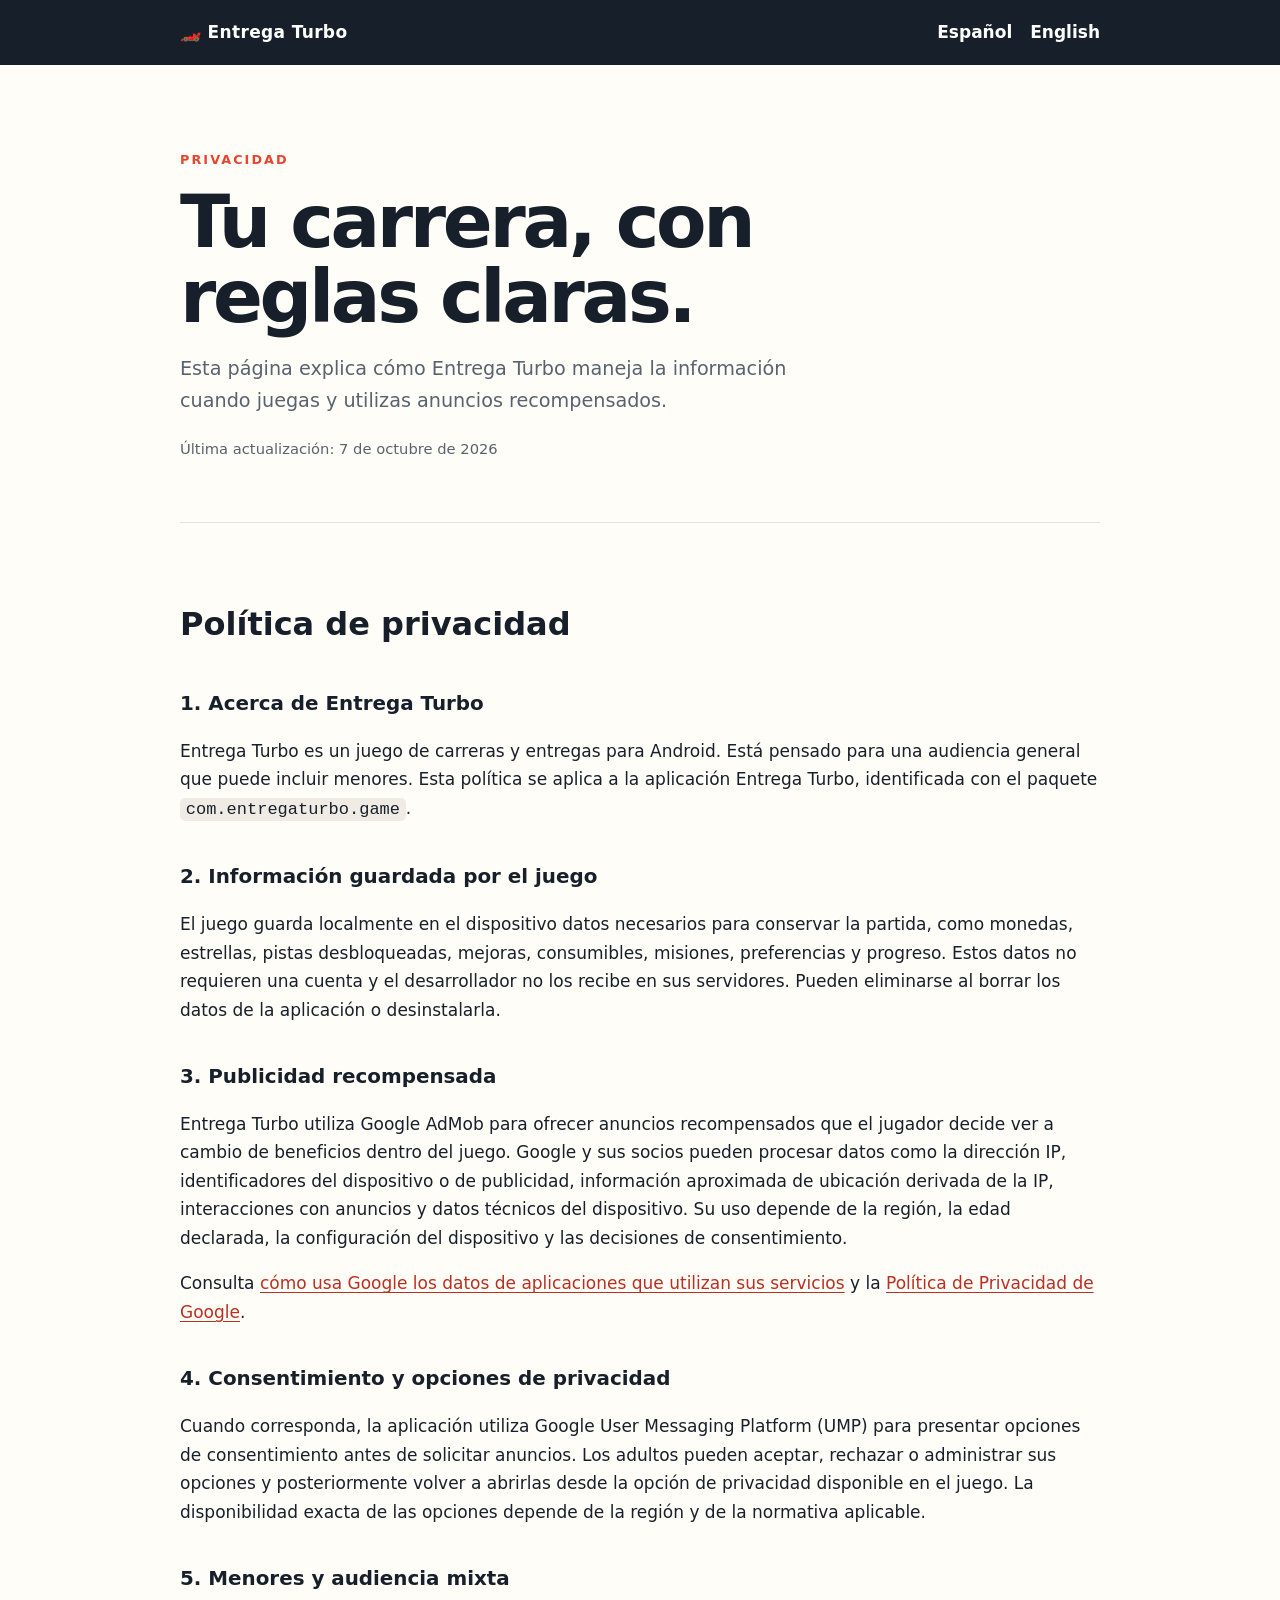
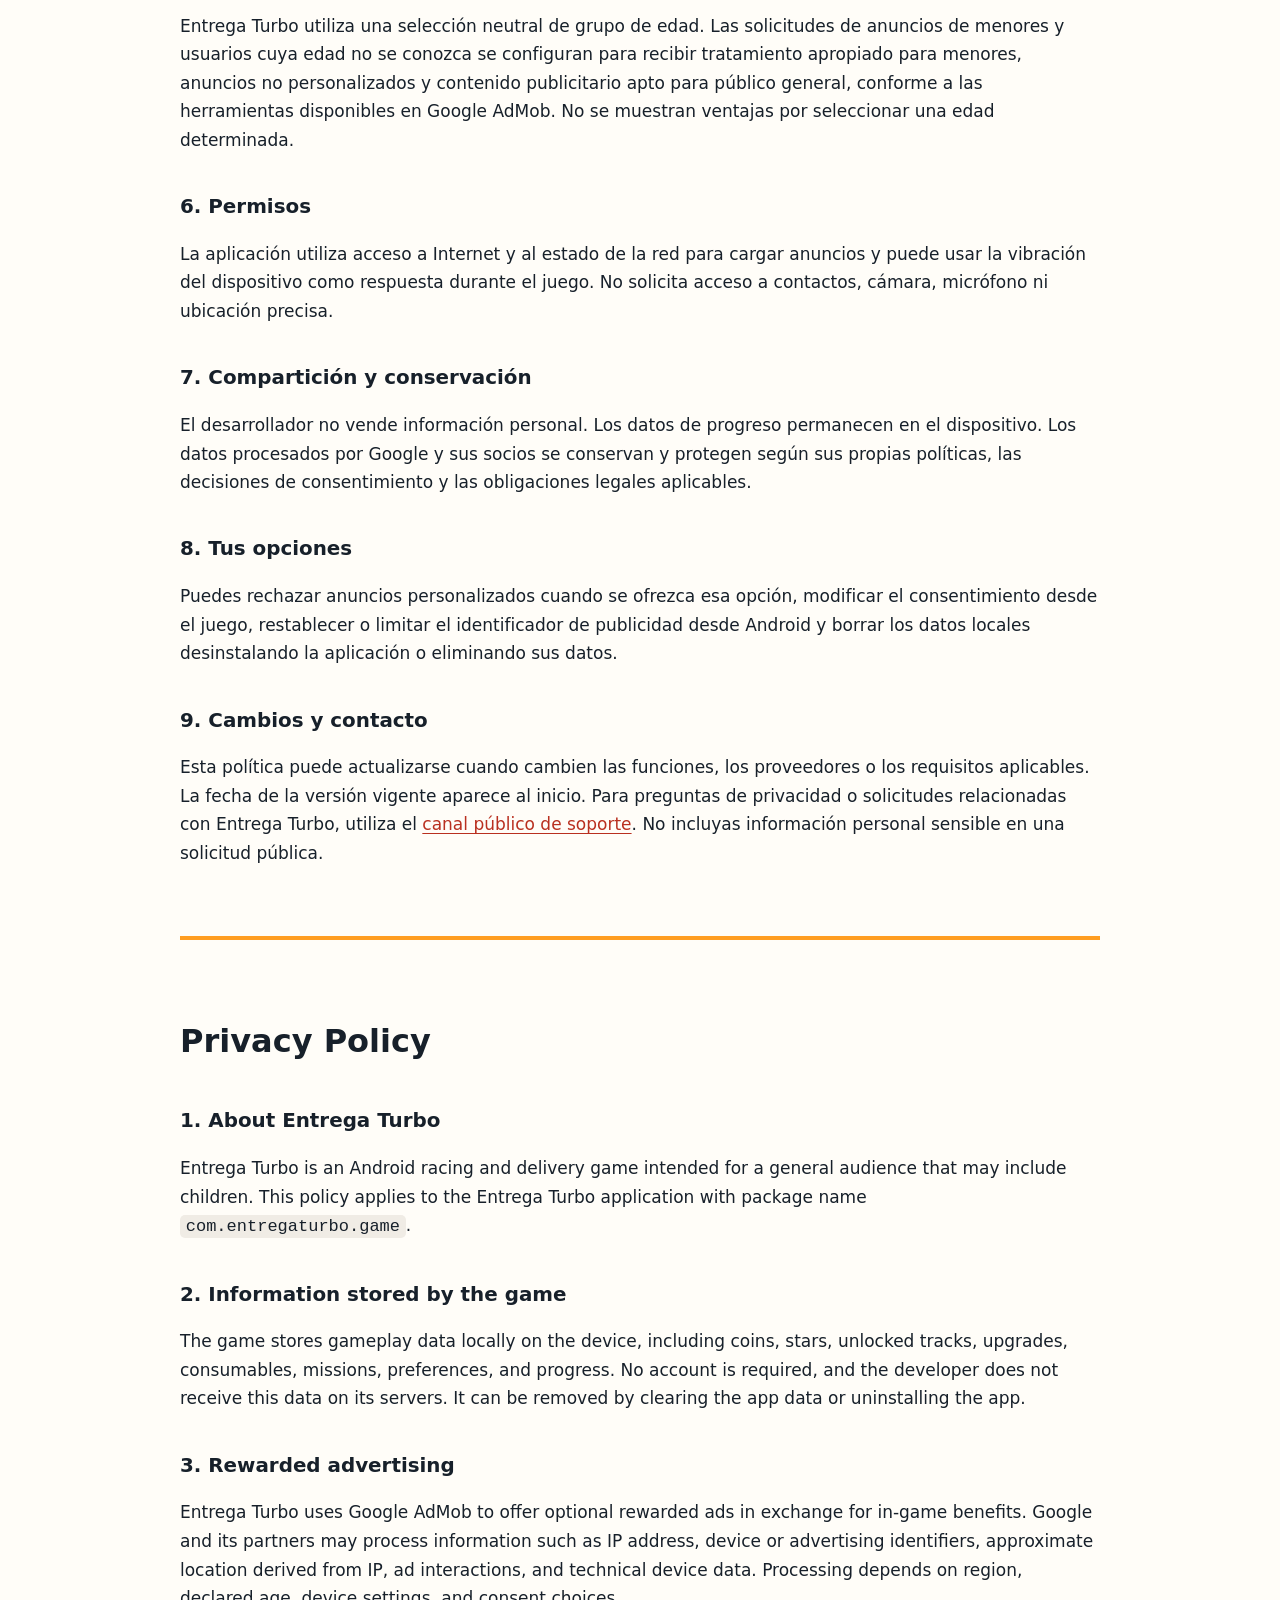
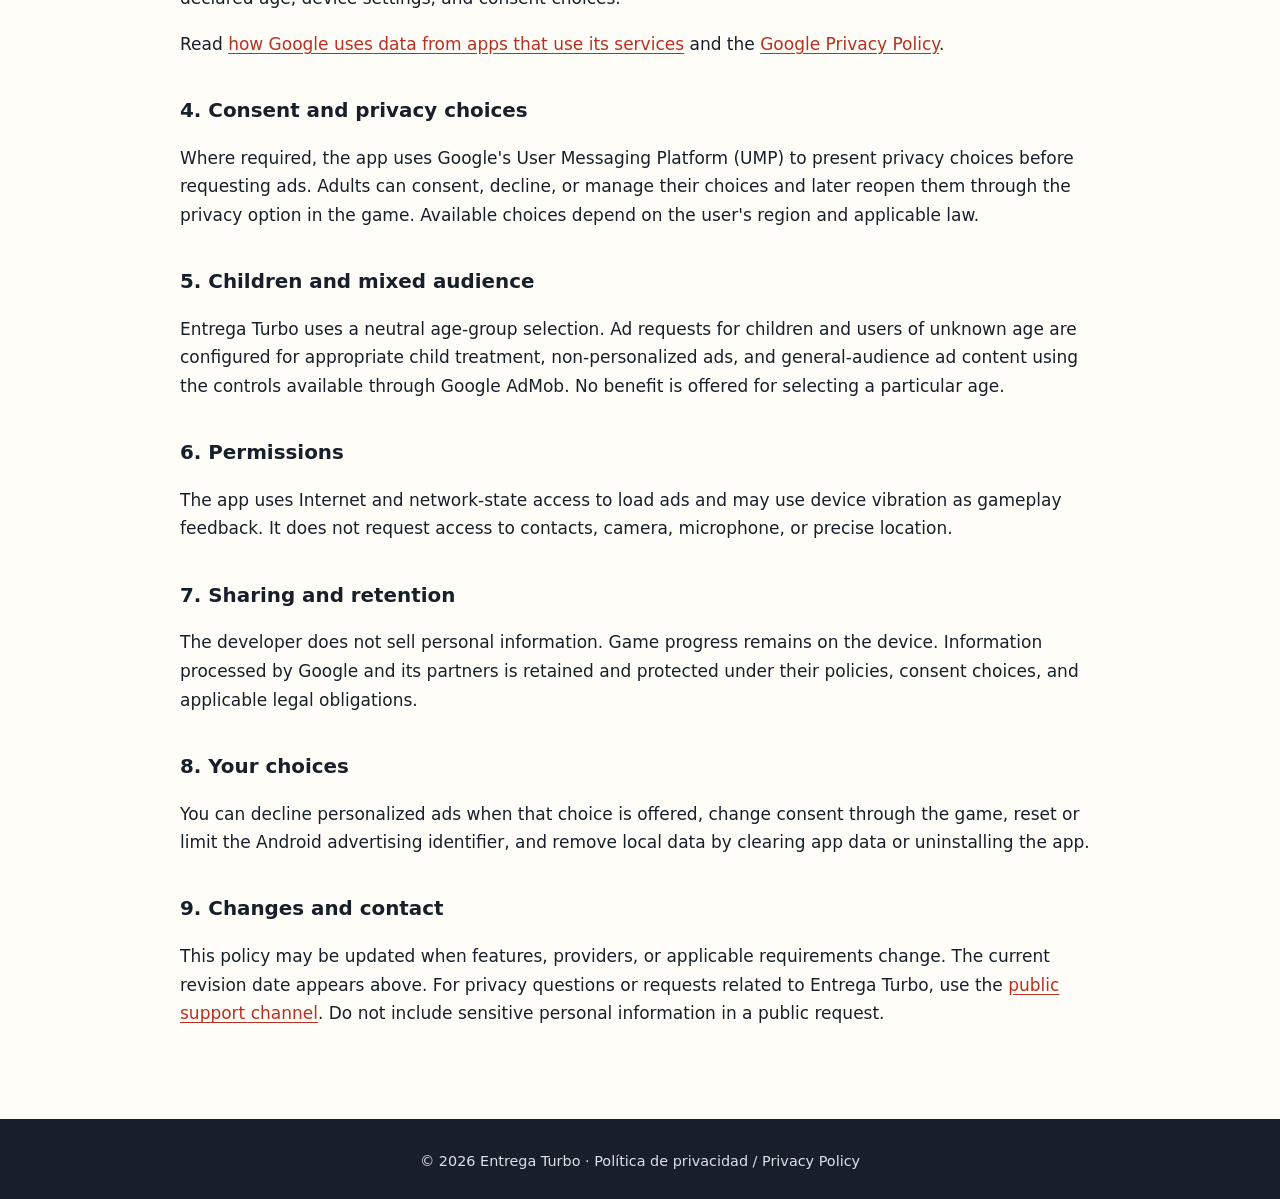
==== index.html @ 839110ed "Add Entrega Turbo privacy policy" ====
<!doctype html>
<html lang="es">
<head>
  <meta charset="utf-8">
  <meta name="viewport" content="width=device-width, initial-scale=1">
  <meta name="description" content="Política de privacidad de Entrega Turbo.">
  <title>Privacidad | Entrega Turbo</title>
  <link rel="stylesheet" href="styles.css">
</head>
<body>
  <header>
    <div class="brand"><span aria-hidden="true">🏎️</span> Entrega Turbo</div>
    <nav aria-label="Idioma"><a href="#es">Español</a><a href="#en">English</a></nav>
  </header>
  <main>
    <section class="hero">
      <p class="tag">PRIVACIDAD</p>
      <h1>Tu carrera, con reglas claras.</h1>
      <p>Esta página explica cómo Entrega Turbo maneja la información cuando juegas y utilizas anuncios recompensados.</p>
      <p class="updated">Última actualización: 7 de octubre de 2026</p>
    </section>

    <article id="es">
      <h2>Política de privacidad</h2>
      <h3>1. Acerca de Entrega Turbo</h3>
      <p>Entrega Turbo es un juego de carreras y entregas para Android. Está pensado para una audiencia general que puede incluir menores. Esta política se aplica a la aplicación Entrega Turbo, identificada con el paquete <code>com.entregaturbo.game</code>.</p>

      <h3>2. Información guardada por el juego</h3>
      <p>El juego guarda localmente en el dispositivo datos necesarios para conservar la partida, como monedas, estrellas, pistas desbloqueadas, mejoras, consumibles, misiones, preferencias y progreso. Estos datos no requieren una cuenta y el desarrollador no los recibe en sus servidores. Pueden eliminarse al borrar los datos de la aplicación o desinstalarla.</p>

      <h3>3. Publicidad recompensada</h3>
      <p>Entrega Turbo utiliza Google AdMob para ofrecer anuncios recompensados que el jugador decide ver a cambio de beneficios dentro del juego. Google y sus socios pueden procesar datos como la dirección IP, identificadores del dispositivo o de publicidad, información aproximada de ubicación derivada de la IP, interacciones con anuncios y datos técnicos del dispositivo. Su uso depende de la región, la edad declarada, la configuración del dispositivo y las decisiones de consentimiento.</p>
      <p>Consulta <a href="https://policies.google.com/technologies/partner-sites" rel="noopener">cómo usa Google los datos de aplicaciones que utilizan sus servicios</a> y la <a href="https://policies.google.com/privacy" rel="noopener">Política de Privacidad de Google</a>.</p>

      <h3>4. Consentimiento y opciones de privacidad</h3>
      <p>Cuando corresponda, la aplicación utiliza Google User Messaging Platform (UMP) para presentar opciones de consentimiento antes de solicitar anuncios. Los adultos pueden aceptar, rechazar o administrar sus opciones y posteriormente volver a abrirlas desde la opción de privacidad disponible en el juego. La disponibilidad exacta de las opciones depende de la región y de la normativa aplicable.</p>

      <h3>5. Menores y audiencia mixta</h3>
      <p>Entrega Turbo utiliza una selección neutral de grupo de edad. Las solicitudes de anuncios de menores y usuarios cuya edad no se conozca se configuran para recibir tratamiento apropiado para menores, anuncios no personalizados y contenido publicitario apto para público general, conforme a las herramientas disponibles en Google AdMob. No se muestran ventajas por seleccionar una edad determinada.</p>

      <h3>6. Permisos</h3>
      <p>La aplicación utiliza acceso a Internet y al estado de la red para cargar anuncios y puede usar la vibración del dispositivo como respuesta durante el juego. No solicita acceso a contactos, cámara, micrófono ni ubicación precisa.</p>

      <h3>7. Compartición y conservación</h3>
      <p>El desarrollador no vende información personal. Los datos de progreso permanecen en el dispositivo. Los datos procesados por Google y sus socios se conservan y protegen según sus propias políticas, las decisiones de consentimiento y las obligaciones legales aplicables.</p>

      <h3>8. Tus opciones</h3>
      <p>Puedes rechazar anuncios personalizados cuando se ofrezca esa opción, modificar el consentimiento desde el juego, restablecer o limitar el identificador de publicidad desde Android y borrar los datos locales desinstalando la aplicación o eliminando sus datos.</p>

      <h3>9. Cambios y contacto</h3>
      <p>Esta política puede actualizarse cuando cambien las funciones, los proveedores o los requisitos aplicables. La fecha de la versión vigente aparece al inicio. Para preguntas de privacidad o solicitudes relacionadas con Entrega Turbo, utiliza el <a href="https://github.com/jromerors/entrega-turbo-privacy/issues">canal público de soporte</a>. No incluyas información personal sensible en una solicitud pública.</p>
    </article>

    <article id="en" lang="en">
      <h2>Privacy Policy</h2>
      <h3>1. About Entrega Turbo</h3>
      <p>Entrega Turbo is an Android racing and delivery game intended for a general audience that may include children. This policy applies to the Entrega Turbo application with package name <code>com.entregaturbo.game</code>.</p>

      <h3>2. Information stored by the game</h3>
      <p>The game stores gameplay data locally on the device, including coins, stars, unlocked tracks, upgrades, consumables, missions, preferences, and progress. No account is required, and the developer does not receive this data on its servers. It can be removed by clearing the app data or uninstalling the app.</p>

      <h3>3. Rewarded advertising</h3>
      <p>Entrega Turbo uses Google AdMob to offer optional rewarded ads in exchange for in-game benefits. Google and its partners may process information such as IP address, device or advertising identifiers, approximate location derived from IP, ad interactions, and technical device data. Processing depends on region, declared age, device settings, and consent choices.</p>
      <p>Read <a href="https://policies.google.com/technologies/partner-sites" rel="noopener">how Google uses data from apps that use its services</a> and the <a href="https://policies.google.com/privacy" rel="noopener">Google Privacy Policy</a>.</p>

      <h3>4. Consent and privacy choices</h3>
      <p>Where required, the app uses Google's User Messaging Platform (UMP) to present privacy choices before requesting ads. Adults can consent, decline, or manage their choices and later reopen them through the privacy option in the game. Available choices depend on the user's region and applicable law.</p>

      <h3>5. Children and mixed audience</h3>
      <p>Entrega Turbo uses a neutral age-group selection. Ad requests for children and users of unknown age are configured for appropriate child treatment, non-personalized ads, and general-audience ad content using the controls available through Google AdMob. No benefit is offered for selecting a particular age.</p>

      <h3>6. Permissions</h3>
      <p>The app uses Internet and network-state access to load ads and may use device vibration as gameplay feedback. It does not request access to contacts, camera, microphone, or precise location.</p>

      <h3>7. Sharing and retention</h3>
      <p>The developer does not sell personal information. Game progress remains on the device. Information processed by Google and its partners is retained and protected under their policies, consent choices, and applicable legal obligations.</p>

      <h3>8. Your choices</h3>
      <p>You can decline personalized ads when that choice is offered, change consent through the game, reset or limit the Android advertising identifier, and remove local data by clearing app data or uninstalling the app.</p>

      <h3>9. Changes and contact</h3>
      <p>This policy may be updated when features, providers, or applicable requirements change. The current revision date appears above. For privacy questions or requests related to Entrega Turbo, use the <a href="https://github.com/jromerors/entrega-turbo-privacy/issues">public support channel</a>. Do not include sensitive personal information in a public request.</p>
    </article>
  </main>
  <footer>© 2026 Entrega Turbo · Política de privacidad / Privacy Policy</footer>
</body>
</html>
---- styles.css ----
:root { color-scheme: light; --ink:#17202a; --muted:#58636f; --red:#e6452e; --orange:#ff9d20; --paper:#fffdf8; --line:#e8e2d8; }
* { box-sizing:border-box; }
html { scroll-behavior:smooth; }
body { margin:0; color:var(--ink); background:var(--paper); font:17px/1.68 system-ui,-apple-system,"Segoe UI",sans-serif; }
header { display:flex; justify-content:space-between; align-items:center; gap:24px; padding:18px max(24px,calc((100% - 920px)/2)); background:#17202a; color:white; }
.brand { font-weight:800; letter-spacing:.02em; }
nav { display:flex; gap:18px; }
header a { color:white; text-decoration:none; font-weight:650; }
main { width:min(920px,calc(100% - 40px)); margin:auto; }
.hero { padding:72px 0 46px; border-bottom:1px solid var(--line); }
.tag { color:var(--red); font-weight:850; letter-spacing:.16em; font-size:.8rem; }
h1 { margin:.15em 0; max-width:720px; font-size:clamp(2.4rem,7vw,4.6rem); line-height:1.02; letter-spacing:-.045em; }
.hero>p:not(.tag):not(.updated) { max-width:680px; color:var(--muted); font-size:1.2rem; }
.updated { color:var(--muted); font-size:.92rem; }
article { padding:48px 0 24px; }
article+article { margin-top:28px; border-top:4px solid var(--orange); }
h2 { font-size:2rem; }
h3 { margin-top:2em; line-height:1.3; }
a { color:#b93020; text-underline-offset:3px; }
code { background:#f0ece5; padding:.12em .34em; border-radius:5px; }
footer { margin-top:50px; padding:30px 20px; background:#17202a; color:#dbe1e5; text-align:center; font-size:.9rem; }
@media (max-width:540px) { header { align-items:flex-start; flex-direction:column; } .hero { padding-top:50px; } }
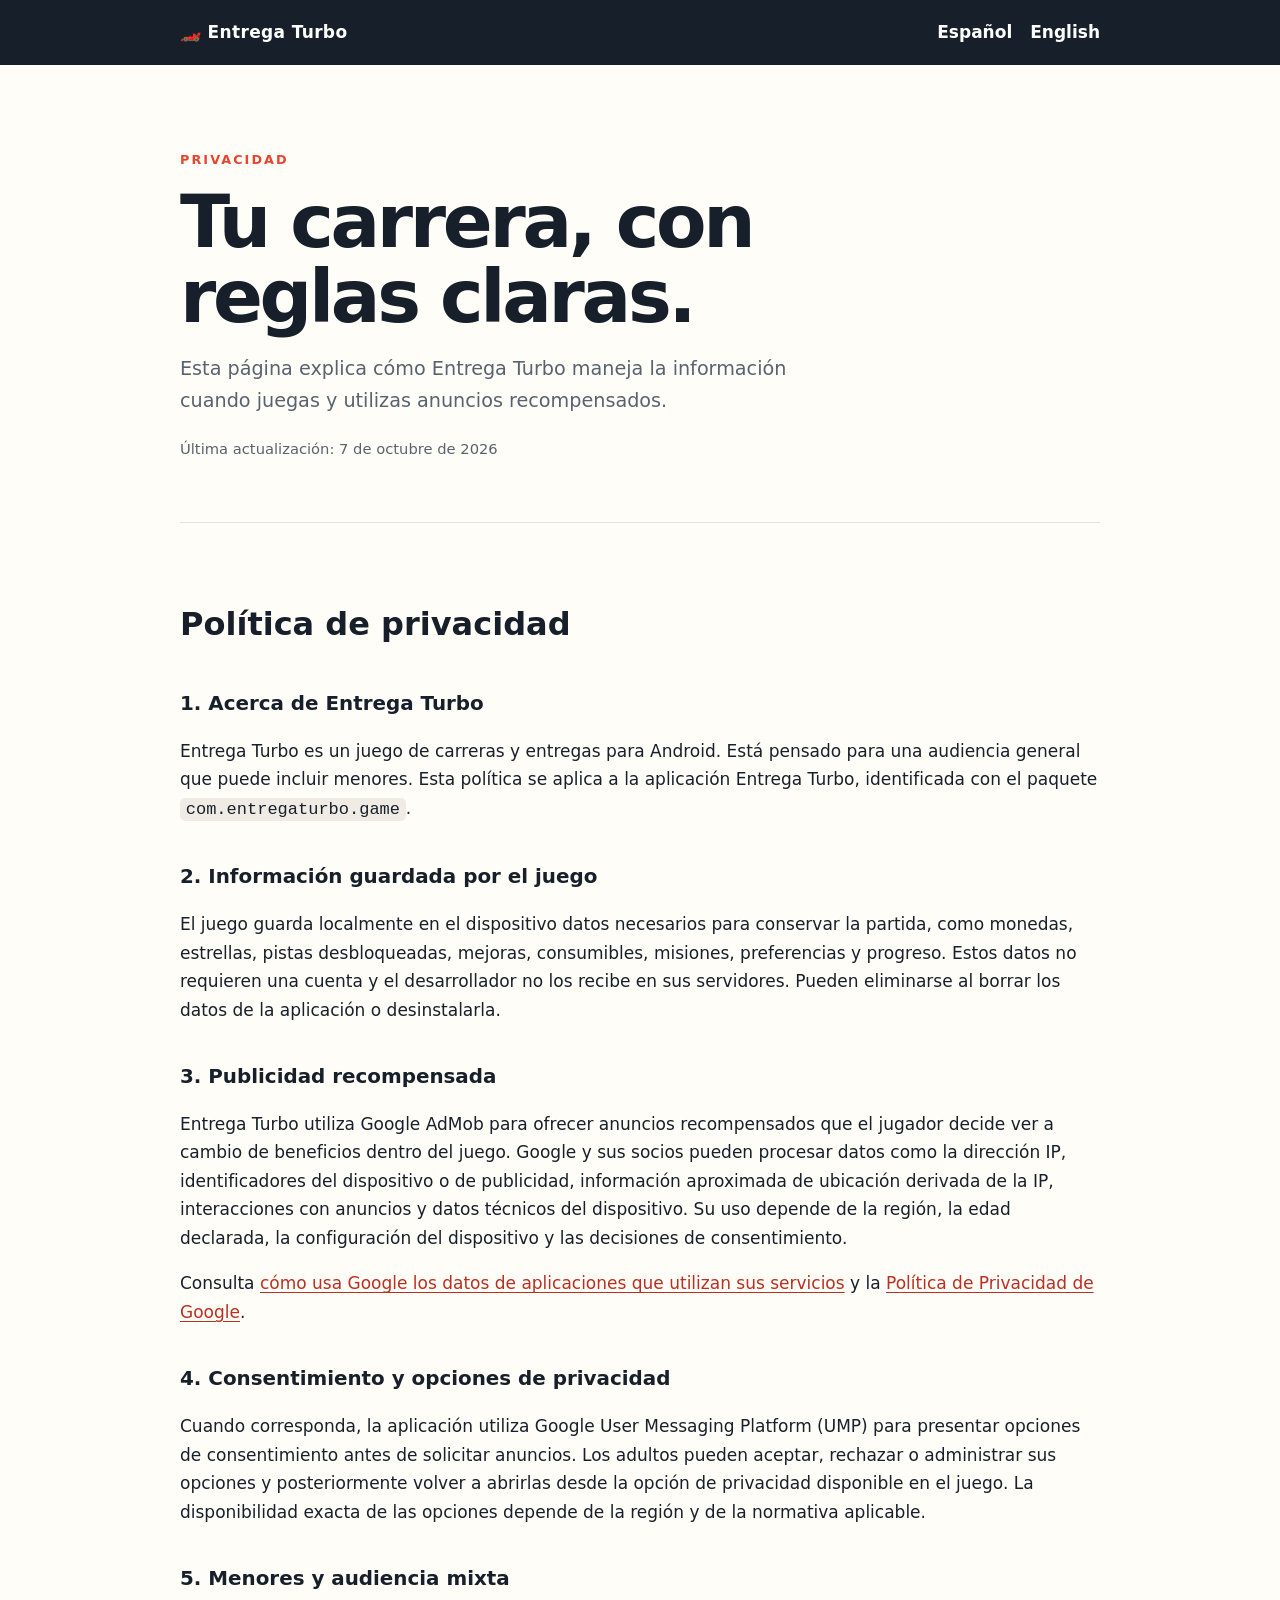
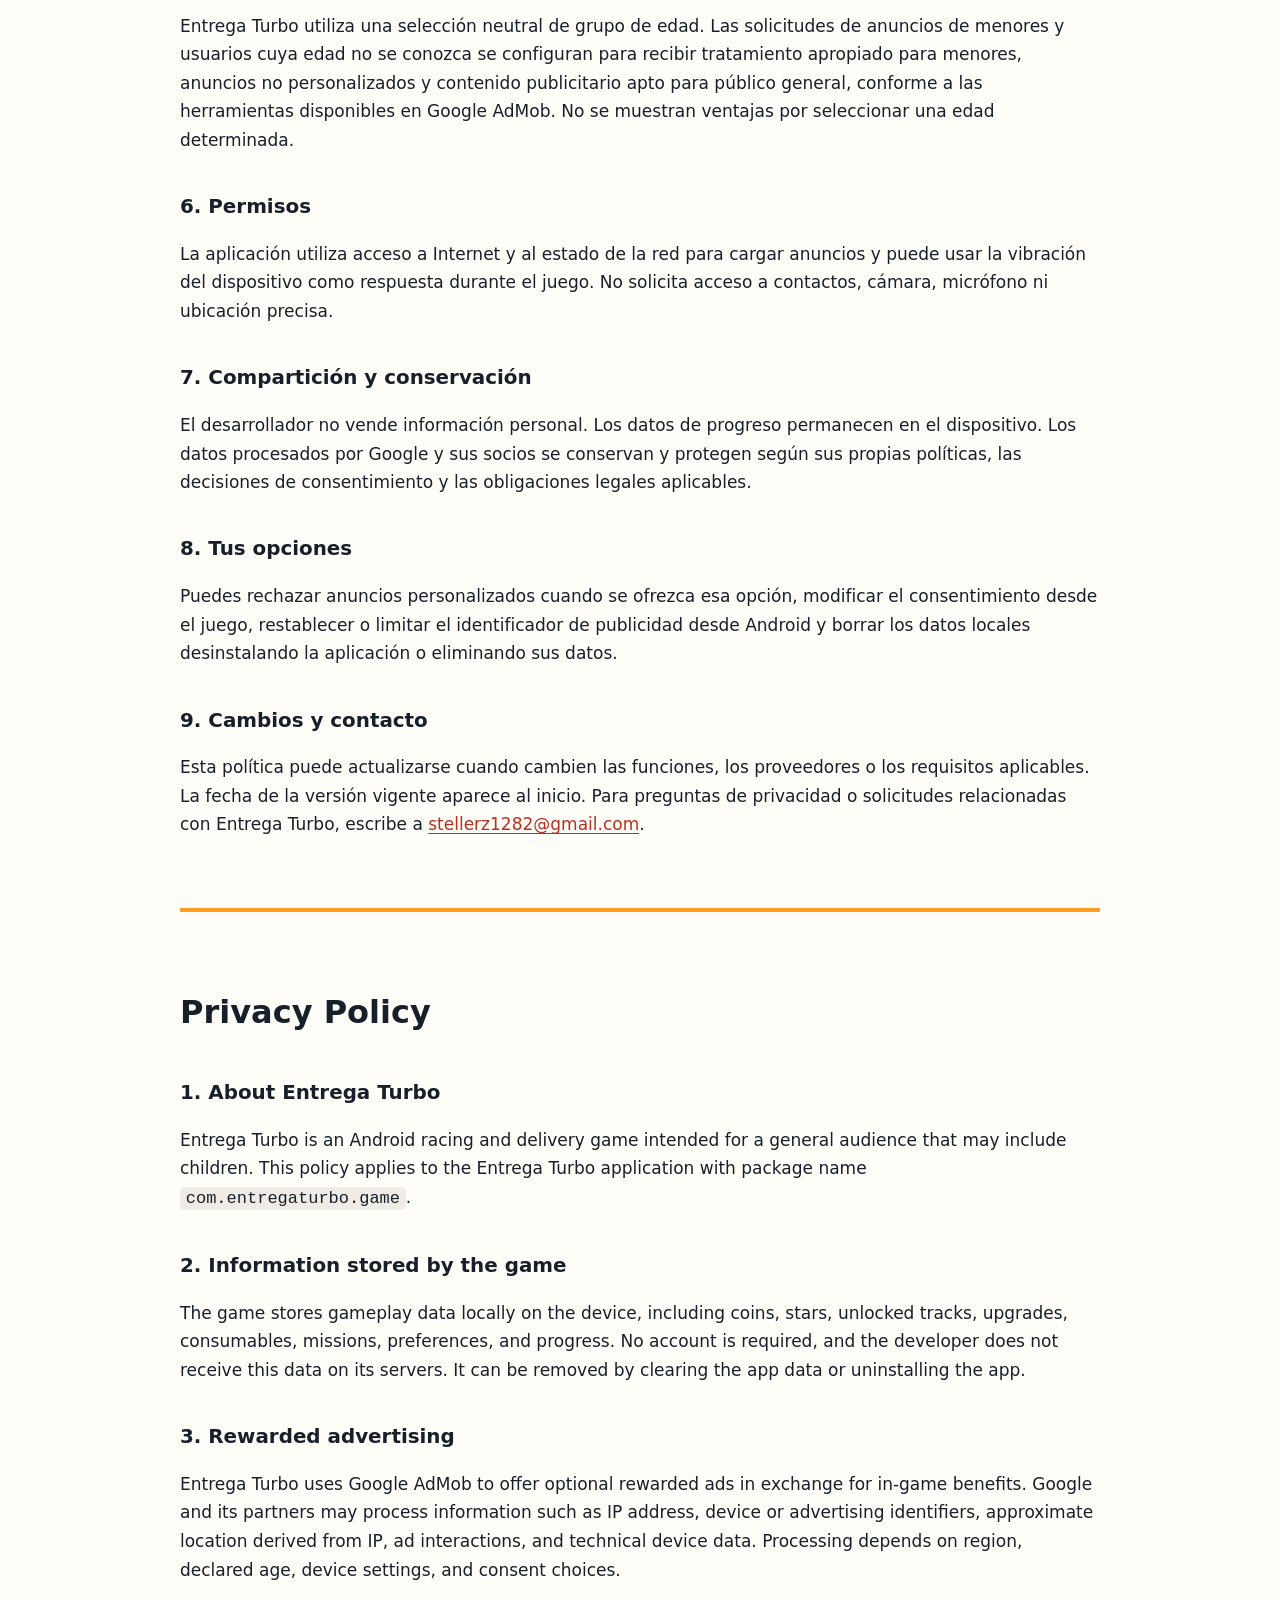
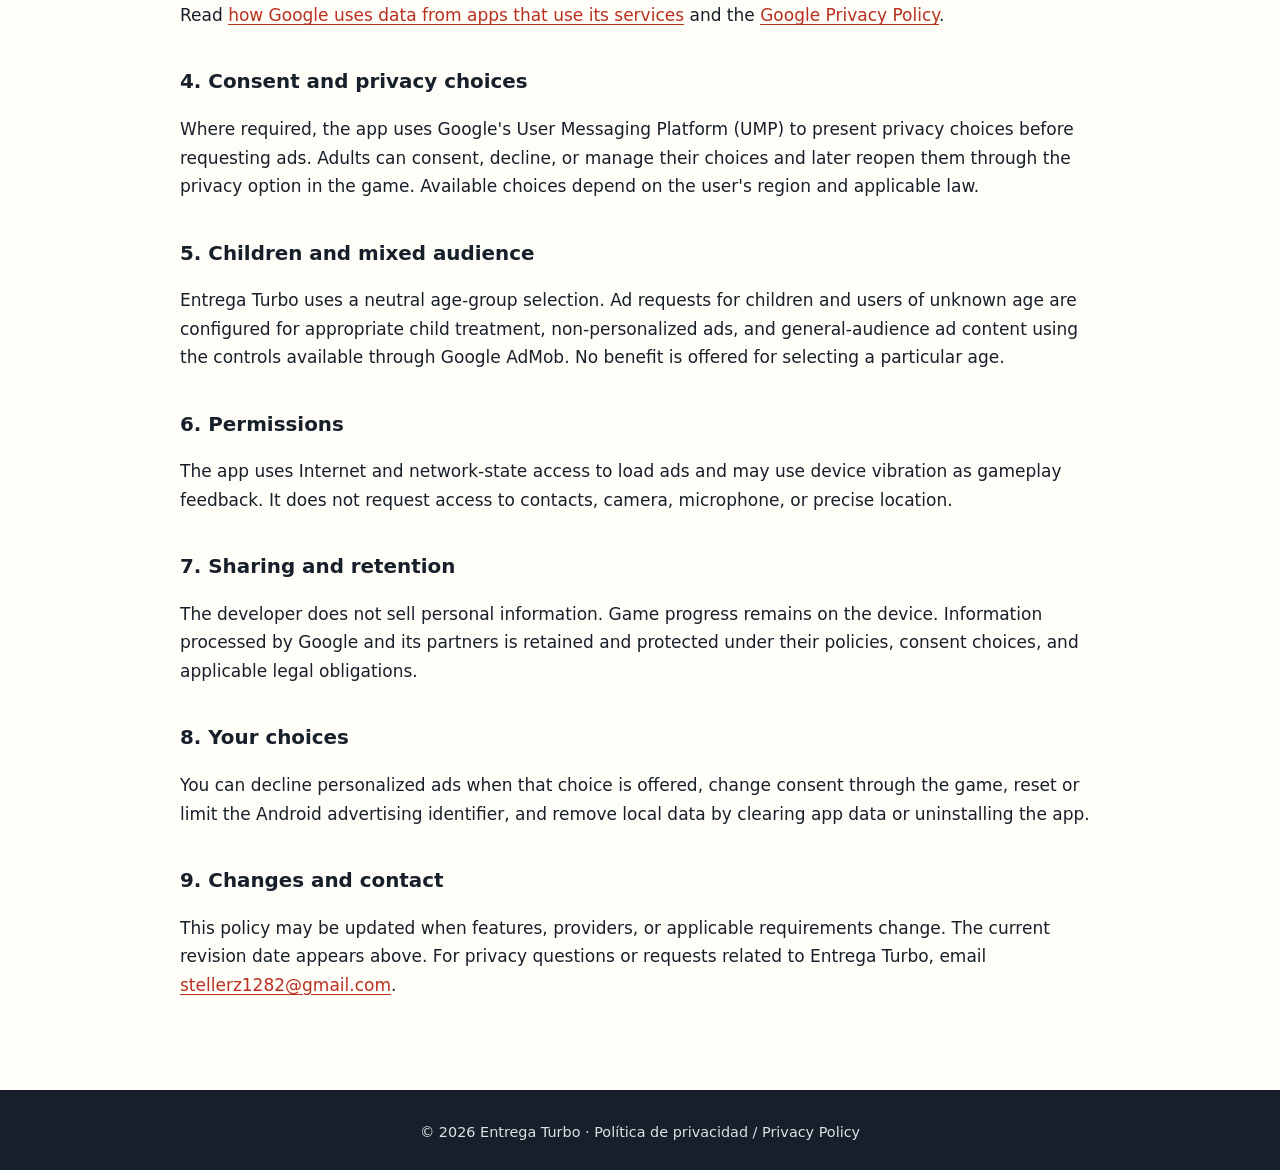
==== commit 048d31f3: "Add privacy contact email" ====
--- a/index.html
+++ b/index.html
@@ -48,7 +48,7 @@
       <p>Puedes rechazar anuncios personalizados cuando se ofrezca esa opción, modificar el consentimiento desde el juego, restablecer o limitar el identificador de publicidad desde Android y borrar los datos locales desinstalando la aplicación o eliminando sus datos.</p>
 
       <h3>9. Cambios y contacto</h3>
-      <p>Esta política puede actualizarse cuando cambien las funciones, los proveedores o los requisitos aplicables. La fecha de la versión vigente aparece al inicio. Para preguntas de privacidad o solicitudes relacionadas con Entrega Turbo, utiliza el <a href="https://github.com/jromerors/entrega-turbo-privacy/issues">canal público de soporte</a>. No incluyas información personal sensible en una solicitud pública.</p>
+      <p>Esta política puede actualizarse cuando cambien las funciones, los proveedores o los requisitos aplicables. La fecha de la versión vigente aparece al inicio. Para preguntas de privacidad o solicitudes relacionadas con Entrega Turbo, escribe a <a href="mailto:stellerz1282@gmail.com">stellerz1282@gmail.com</a>.</p>
     </article>
 
     <article id="en" lang="en">
@@ -79,7 +79,7 @@
       <p>You can decline personalized ads when that choice is offered, change consent through the game, reset or limit the Android advertising identifier, and remove local data by clearing app data or uninstalling the app.</p>
 
       <h3>9. Changes and contact</h3>
-      <p>This policy may be updated when features, providers, or applicable requirements change. The current revision date appears above. For privacy questions or requests related to Entrega Turbo, use the <a href="https://github.com/jromerors/entrega-turbo-privacy/issues">public support channel</a>. Do not include sensitive personal information in a public request.</p>
+      <p>This policy may be updated when features, providers, or applicable requirements change. The current revision date appears above. For privacy questions or requests related to Entrega Turbo, email <a href="mailto:stellerz1282@gmail.com">stellerz1282@gmail.com</a>.</p>
     </article>
   </main>
   <footer>© 2026 Entrega Turbo · Política de privacidad / Privacy Policy</footer>
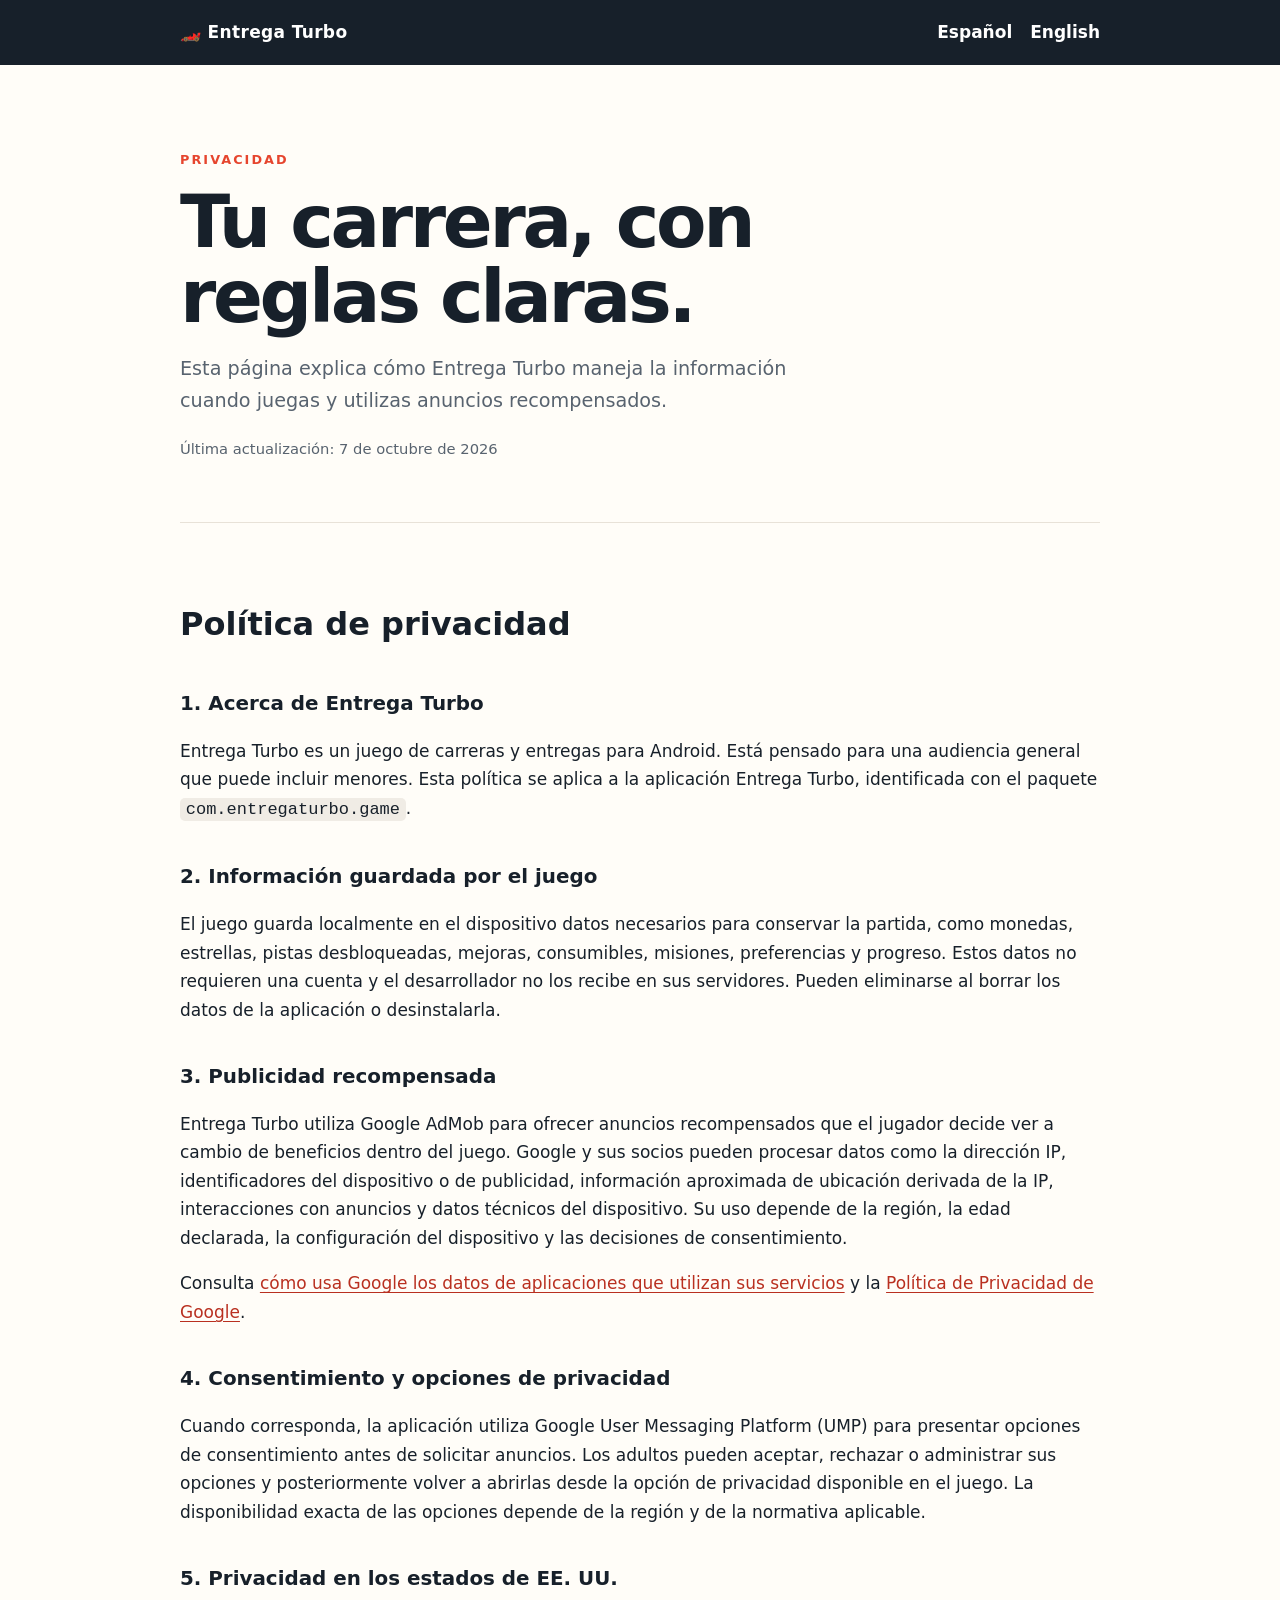
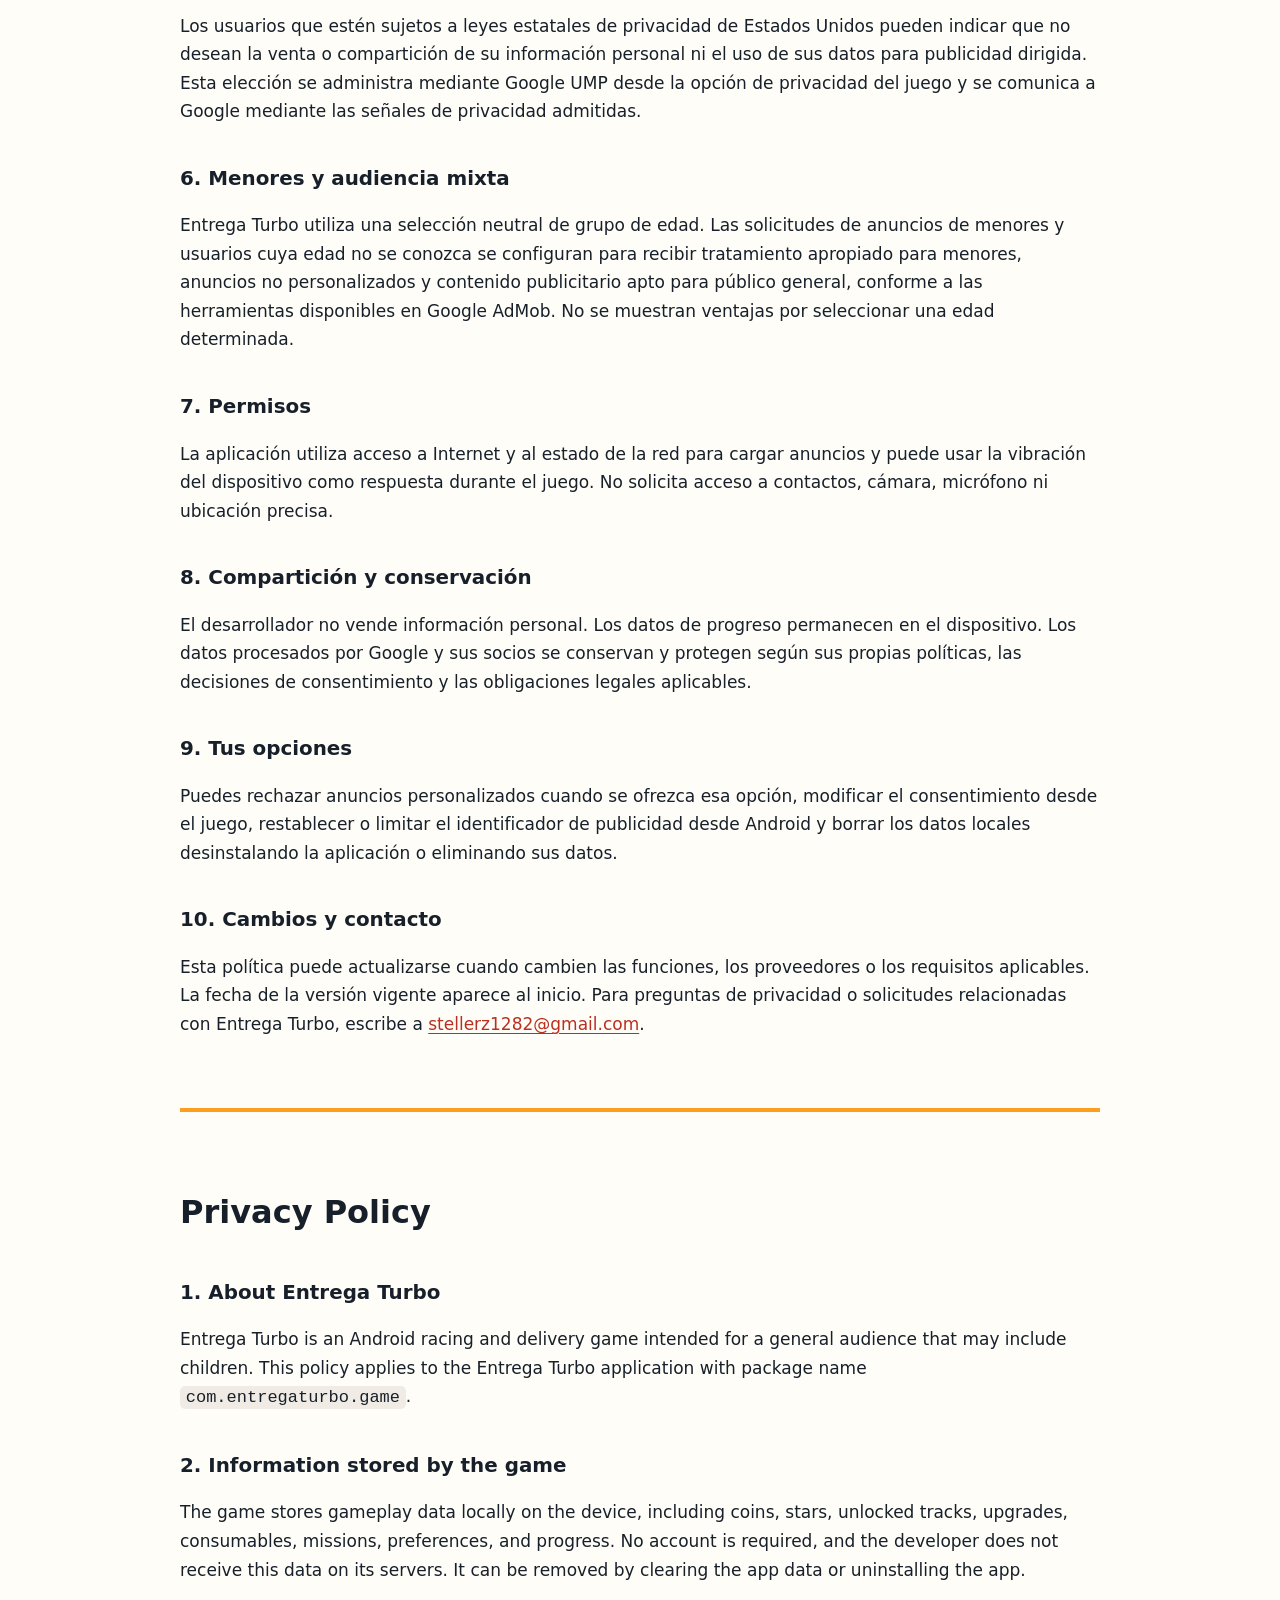
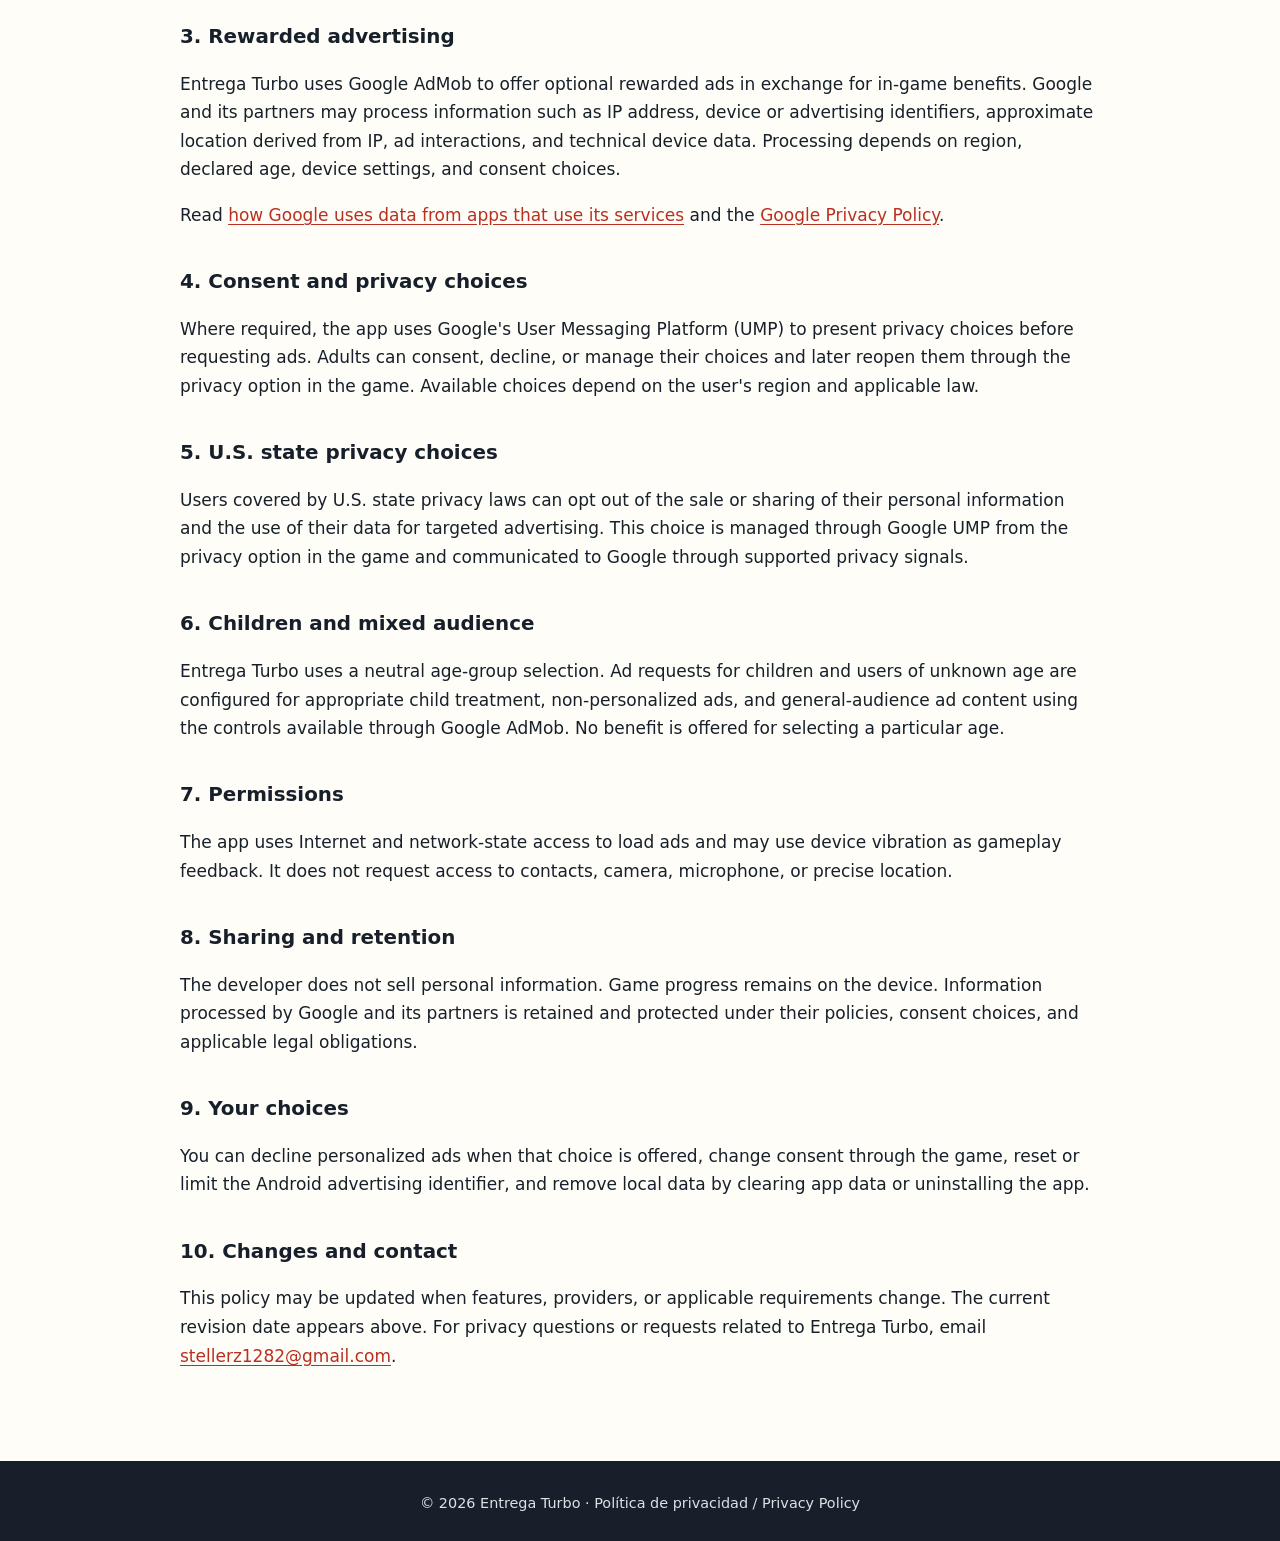
==== commit 851ca8e5: "Document US state privacy choices" ====
--- a/index.html
+++ b/index.html
@@ -35,19 +35,21 @@
       <h3>4. Consentimiento y opciones de privacidad</h3>
       <p>Cuando corresponda, la aplicación utiliza Google User Messaging Platform (UMP) para presentar opciones de consentimiento antes de solicitar anuncios. Los adultos pueden aceptar, rechazar o administrar sus opciones y posteriormente volver a abrirlas desde la opción de privacidad disponible en el juego. La disponibilidad exacta de las opciones depende de la región y de la normativa aplicable.</p>
 
-      <h3>5. Menores y audiencia mixta</h3>
+      <h3>5. Privacidad en los estados de EE. UU.</h3><p>Los usuarios que estén sujetos a leyes estatales de privacidad de Estados Unidos pueden indicar que no desean la venta o compartición de su información personal ni el uso de sus datos para publicidad dirigida. Esta elección se administra mediante Google UMP desde la opción de privacidad del juego y se comunica a Google mediante las señales de privacidad admitidas.</p>
+
+      <h3>6. Menores y audiencia mixta</h3>
       <p>Entrega Turbo utiliza una selección neutral de grupo de edad. Las solicitudes de anuncios de menores y usuarios cuya edad no se conozca se configuran para recibir tratamiento apropiado para menores, anuncios no personalizados y contenido publicitario apto para público general, conforme a las herramientas disponibles en Google AdMob. No se muestran ventajas por seleccionar una edad determinada.</p>
 
-      <h3>6. Permisos</h3>
+      <h3>7. Permisos</h3>
       <p>La aplicación utiliza acceso a Internet y al estado de la red para cargar anuncios y puede usar la vibración del dispositivo como respuesta durante el juego. No solicita acceso a contactos, cámara, micrófono ni ubicación precisa.</p>
 
-      <h3>7. Compartición y conservación</h3>
+      <h3>8. Compartición y conservación</h3>
       <p>El desarrollador no vende información personal. Los datos de progreso permanecen en el dispositivo. Los datos procesados por Google y sus socios se conservan y protegen según sus propias políticas, las decisiones de consentimiento y las obligaciones legales aplicables.</p>
 
-      <h3>8. Tus opciones</h3>
+      <h3>9. Tus opciones</h3>
       <p>Puedes rechazar anuncios personalizados cuando se ofrezca esa opción, modificar el consentimiento desde el juego, restablecer o limitar el identificador de publicidad desde Android y borrar los datos locales desinstalando la aplicación o eliminando sus datos.</p>
 
-      <h3>9. Cambios y contacto</h3>
+      <h3>10. Cambios y contacto</h3>
       <p>Esta política puede actualizarse cuando cambien las funciones, los proveedores o los requisitos aplicables. La fecha de la versión vigente aparece al inicio. Para preguntas de privacidad o solicitudes relacionadas con Entrega Turbo, escribe a <a href="mailto:stellerz1282@gmail.com">stellerz1282@gmail.com</a>.</p>
     </article>
 
@@ -66,19 +68,21 @@
       <h3>4. Consent and privacy choices</h3>
       <p>Where required, the app uses Google's User Messaging Platform (UMP) to present privacy choices before requesting ads. Adults can consent, decline, or manage their choices and later reopen them through the privacy option in the game. Available choices depend on the user's region and applicable law.</p>
 
-      <h3>5. Children and mixed audience</h3>
+      <h3>5. U.S. state privacy choices</h3><p>Users covered by U.S. state privacy laws can opt out of the sale or sharing of their personal information and the use of their data for targeted advertising. This choice is managed through Google UMP from the privacy option in the game and communicated to Google through supported privacy signals.</p>
+
+      <h3>6. Children and mixed audience</h3>
       <p>Entrega Turbo uses a neutral age-group selection. Ad requests for children and users of unknown age are configured for appropriate child treatment, non-personalized ads, and general-audience ad content using the controls available through Google AdMob. No benefit is offered for selecting a particular age.</p>
 
-      <h3>6. Permissions</h3>
+      <h3>7. Permissions</h3>
       <p>The app uses Internet and network-state access to load ads and may use device vibration as gameplay feedback. It does not request access to contacts, camera, microphone, or precise location.</p>
 
-      <h3>7. Sharing and retention</h3>
+      <h3>8. Sharing and retention</h3>
       <p>The developer does not sell personal information. Game progress remains on the device. Information processed by Google and its partners is retained and protected under their policies, consent choices, and applicable legal obligations.</p>
 
-      <h3>8. Your choices</h3>
+      <h3>9. Your choices</h3>
       <p>You can decline personalized ads when that choice is offered, change consent through the game, reset or limit the Android advertising identifier, and remove local data by clearing app data or uninstalling the app.</p>
 
-      <h3>9. Changes and contact</h3>
+      <h3>10. Changes and contact</h3>
       <p>This policy may be updated when features, providers, or applicable requirements change. The current revision date appears above. For privacy questions or requests related to Entrega Turbo, email <a href="mailto:stellerz1282@gmail.com">stellerz1282@gmail.com</a>.</p>
     </article>
   </main>
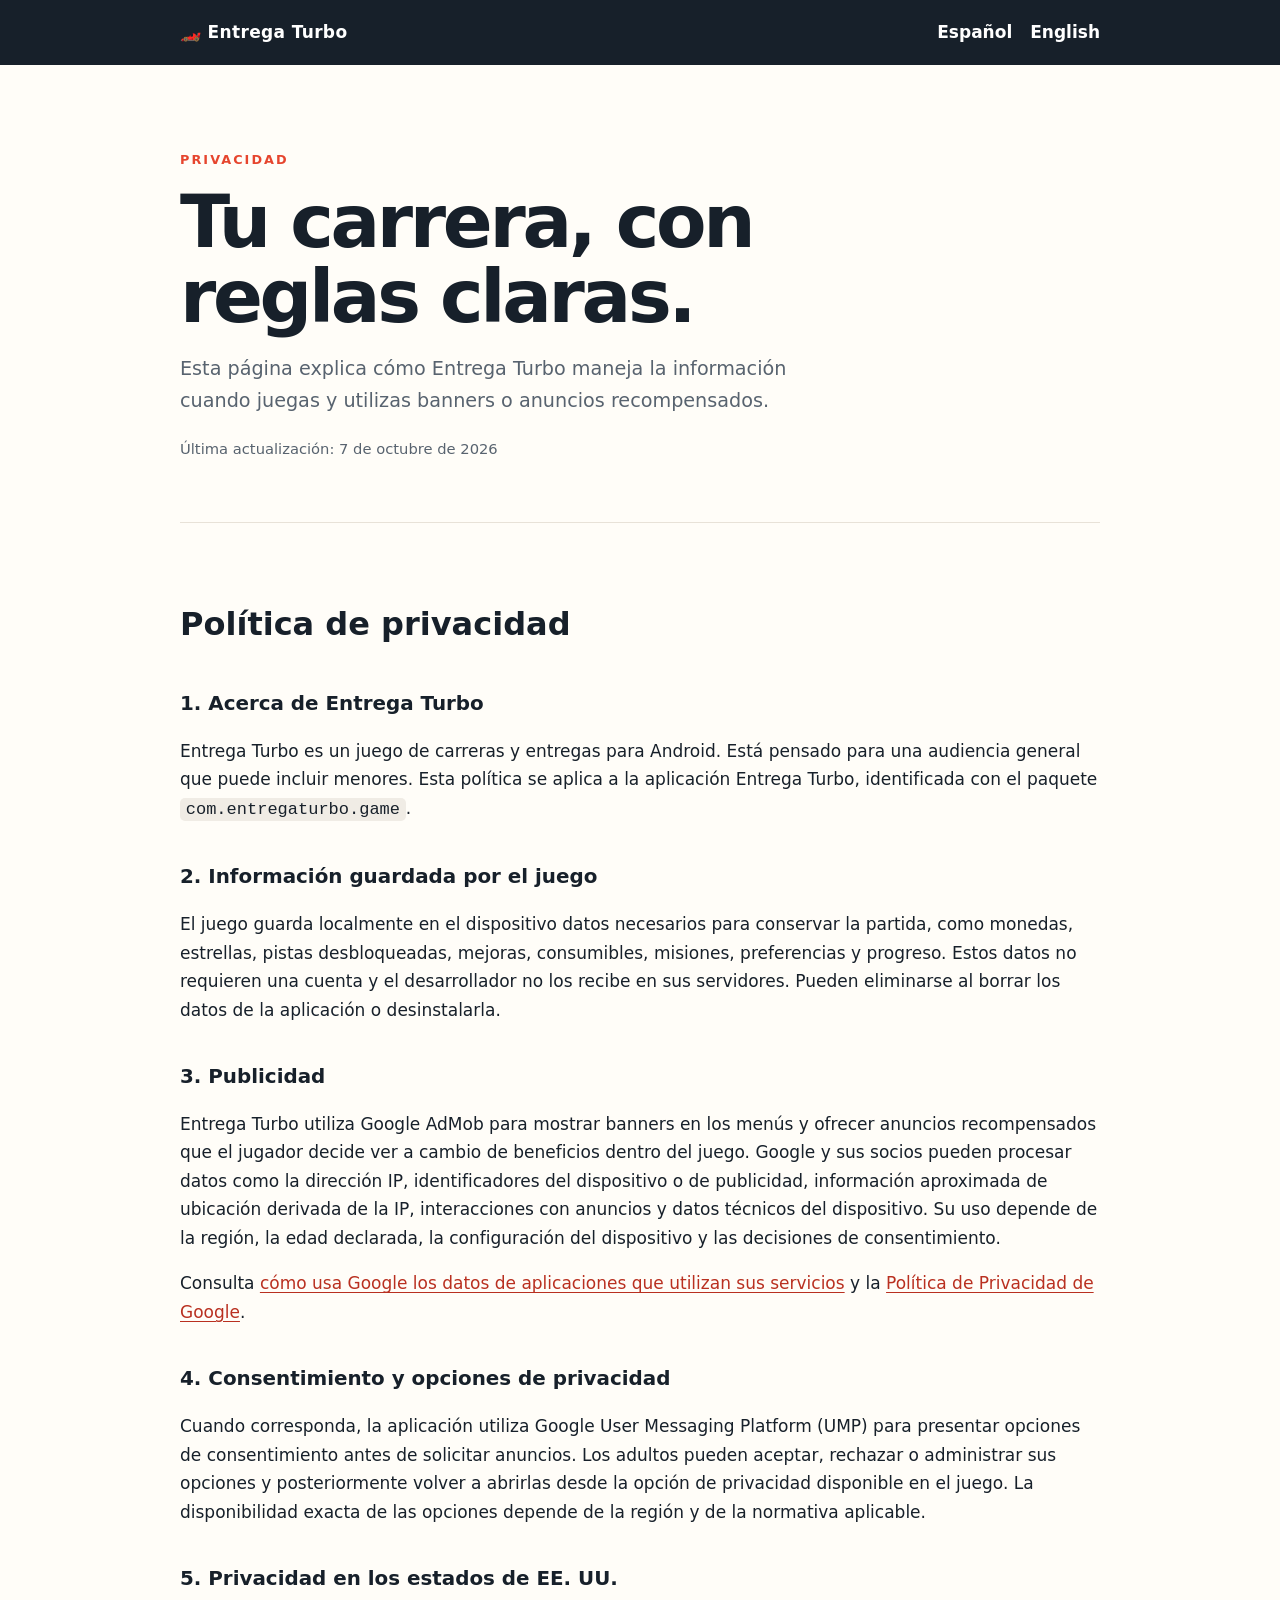
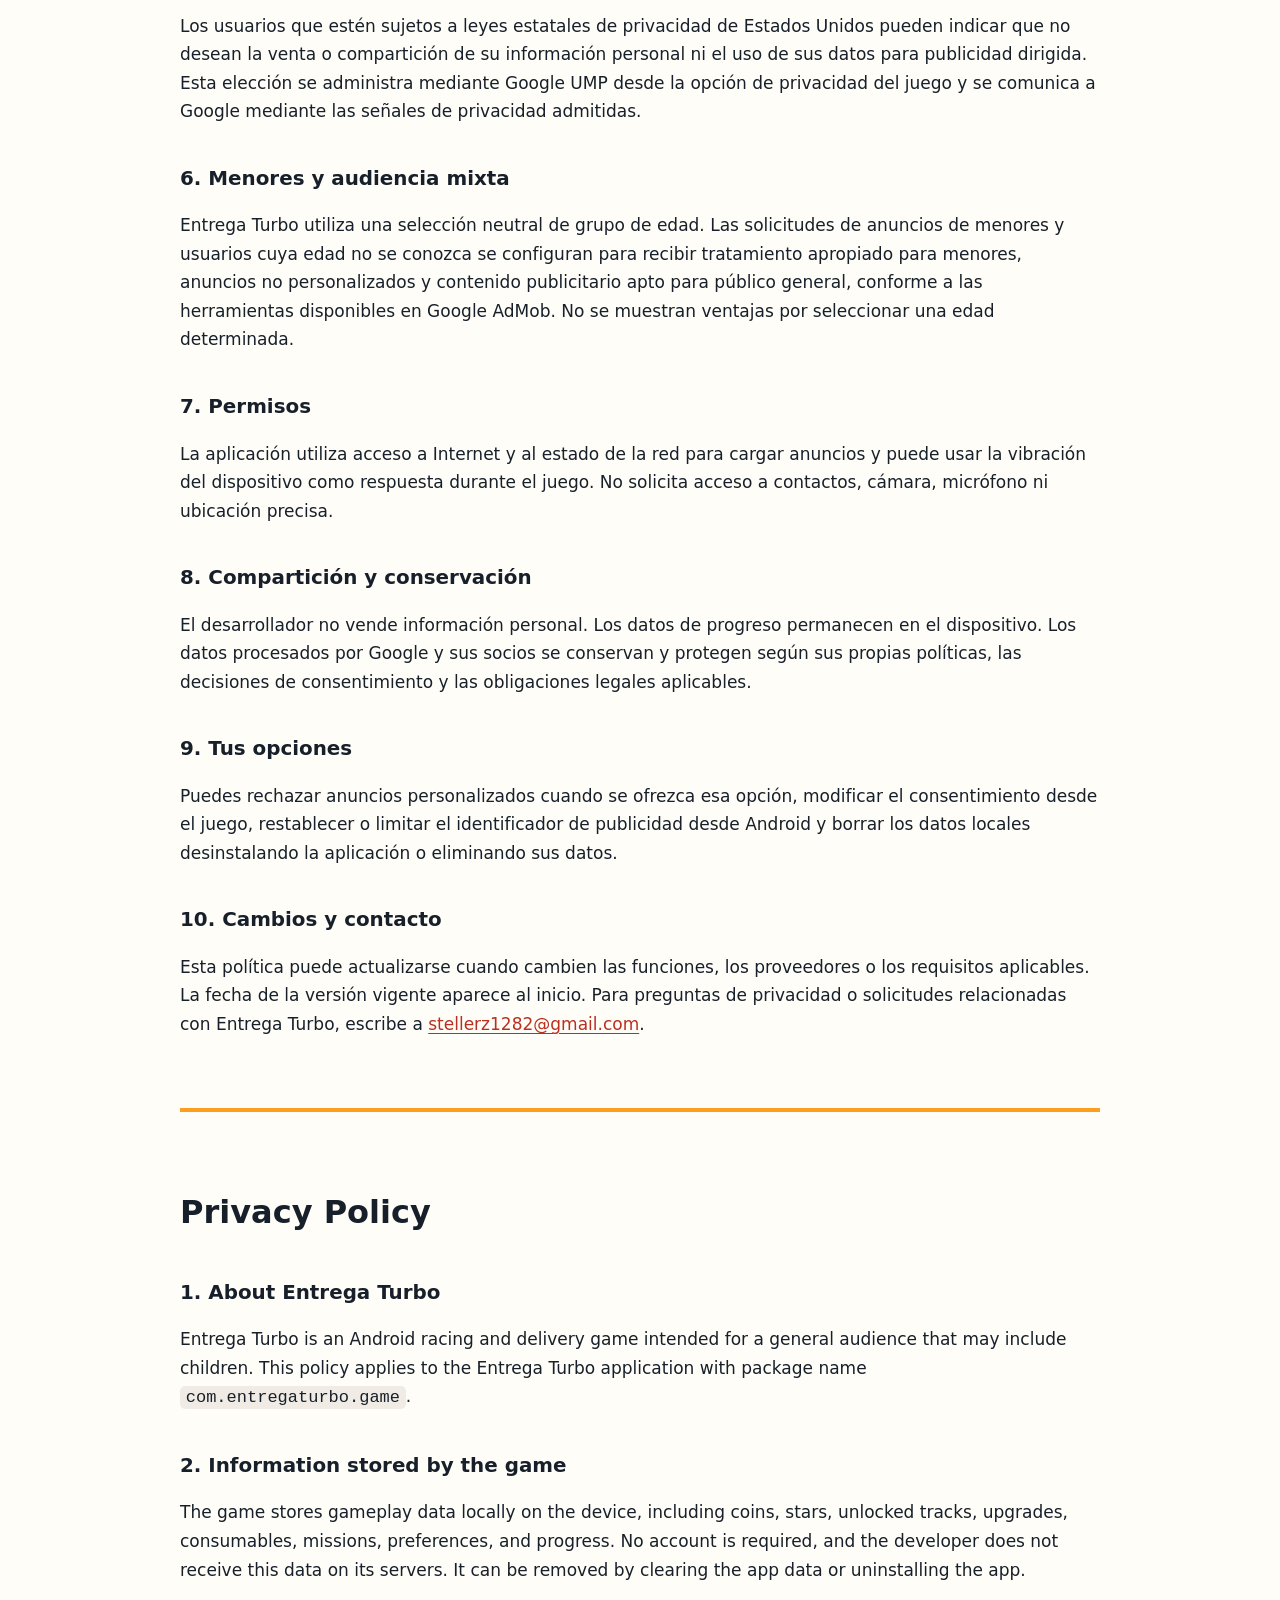
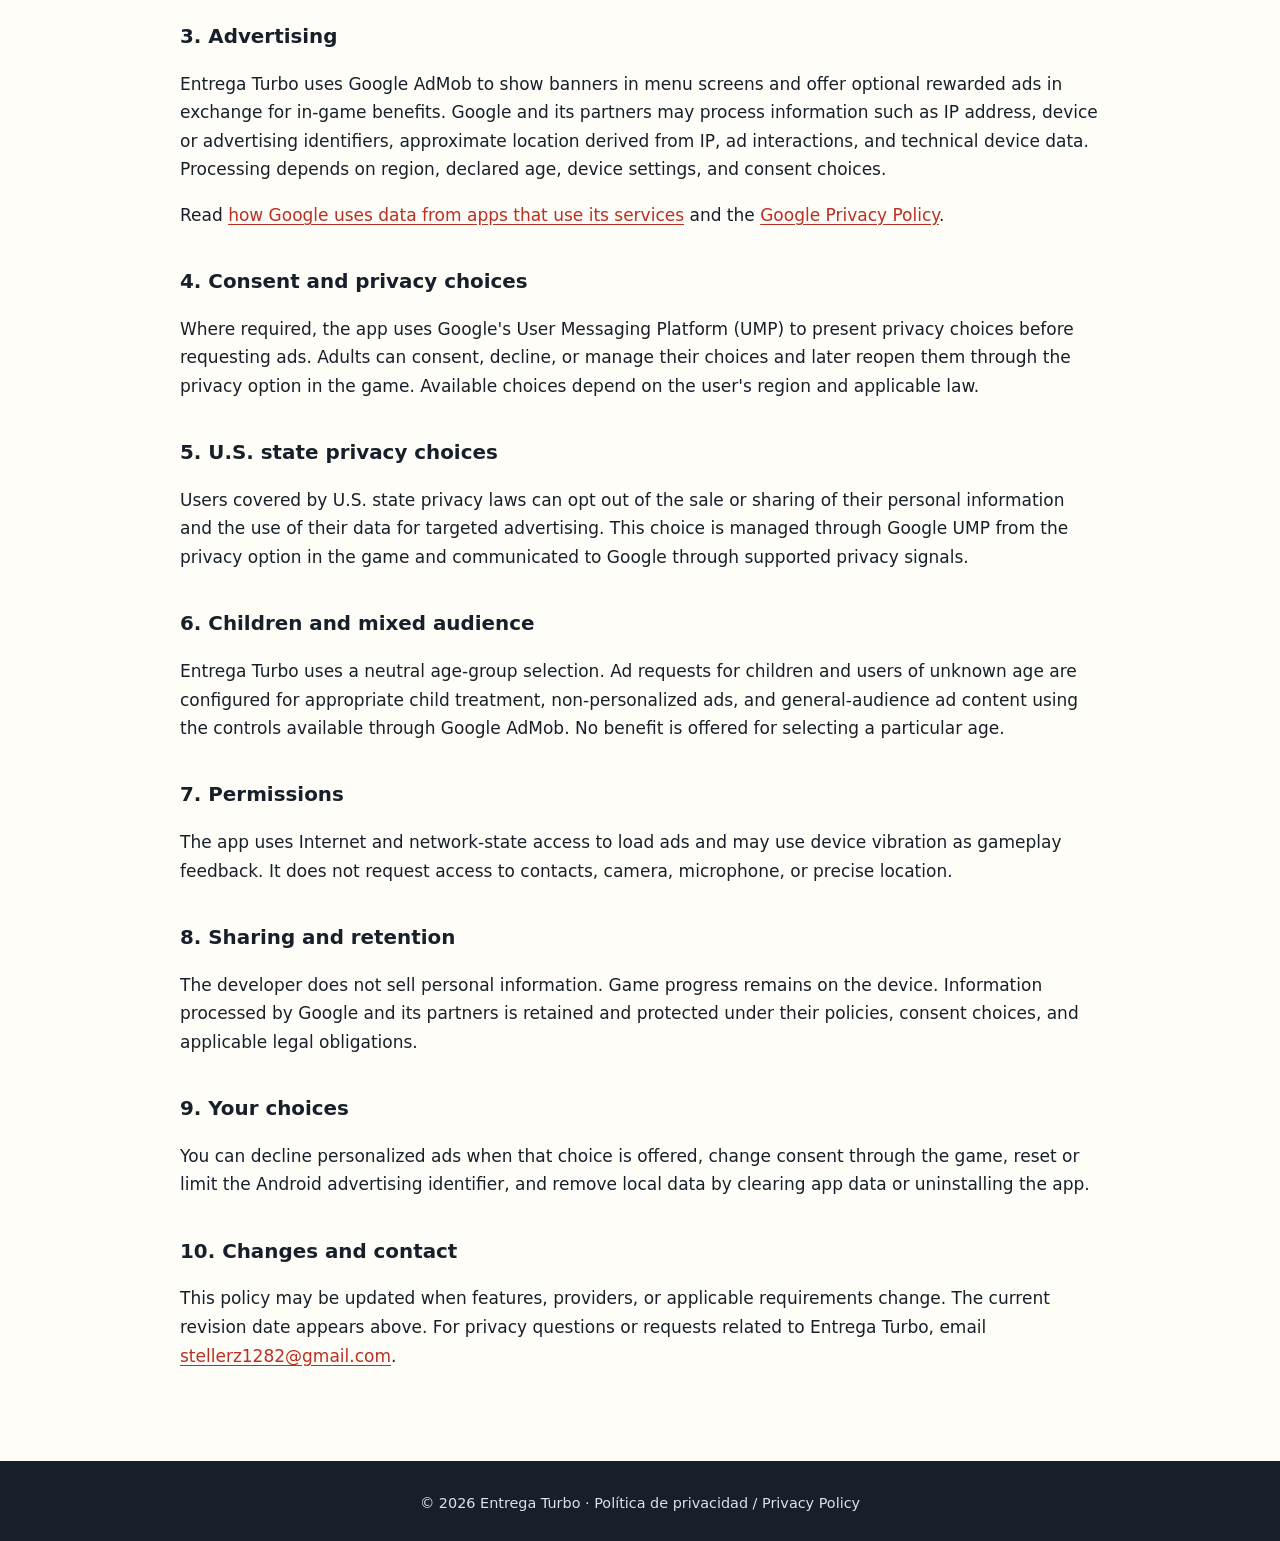
==== commit 2fe6ede7: "Document menu banner advertising" ====
--- a/index.html
+++ b/index.html
@@ -16,7 +16,7 @@
     <section class="hero">
       <p class="tag">PRIVACIDAD</p>
       <h1>Tu carrera, con reglas claras.</h1>
-      <p>Esta página explica cómo Entrega Turbo maneja la información cuando juegas y utilizas anuncios recompensados.</p>
+      <p>Esta página explica cómo Entrega Turbo maneja la información cuando juegas y utilizas banners o anuncios recompensados.</p>
       <p class="updated">Última actualización: 7 de octubre de 2026</p>
     </section>
 
@@ -28,8 +28,8 @@
       <h3>2. Información guardada por el juego</h3>
       <p>El juego guarda localmente en el dispositivo datos necesarios para conservar la partida, como monedas, estrellas, pistas desbloqueadas, mejoras, consumibles, misiones, preferencias y progreso. Estos datos no requieren una cuenta y el desarrollador no los recibe en sus servidores. Pueden eliminarse al borrar los datos de la aplicación o desinstalarla.</p>
 
-      <h3>3. Publicidad recompensada</h3>
-      <p>Entrega Turbo utiliza Google AdMob para ofrecer anuncios recompensados que el jugador decide ver a cambio de beneficios dentro del juego. Google y sus socios pueden procesar datos como la dirección IP, identificadores del dispositivo o de publicidad, información aproximada de ubicación derivada de la IP, interacciones con anuncios y datos técnicos del dispositivo. Su uso depende de la región, la edad declarada, la configuración del dispositivo y las decisiones de consentimiento.</p>
+      <h3>3. Publicidad</h3>
+      <p>Entrega Turbo utiliza Google AdMob para mostrar banners en los menús y ofrecer anuncios recompensados que el jugador decide ver a cambio de beneficios dentro del juego. Google y sus socios pueden procesar datos como la dirección IP, identificadores del dispositivo o de publicidad, información aproximada de ubicación derivada de la IP, interacciones con anuncios y datos técnicos del dispositivo. Su uso depende de la región, la edad declarada, la configuración del dispositivo y las decisiones de consentimiento.</p>
       <p>Consulta <a href="https://policies.google.com/technologies/partner-sites" rel="noopener">cómo usa Google los datos de aplicaciones que utilizan sus servicios</a> y la <a href="https://policies.google.com/privacy" rel="noopener">Política de Privacidad de Google</a>.</p>
 
       <h3>4. Consentimiento y opciones de privacidad</h3>
@@ -61,8 +61,8 @@
       <h3>2. Information stored by the game</h3>
       <p>The game stores gameplay data locally on the device, including coins, stars, unlocked tracks, upgrades, consumables, missions, preferences, and progress. No account is required, and the developer does not receive this data on its servers. It can be removed by clearing the app data or uninstalling the app.</p>
 
-      <h3>3. Rewarded advertising</h3>
-      <p>Entrega Turbo uses Google AdMob to offer optional rewarded ads in exchange for in-game benefits. Google and its partners may process information such as IP address, device or advertising identifiers, approximate location derived from IP, ad interactions, and technical device data. Processing depends on region, declared age, device settings, and consent choices.</p>
+      <h3>3. Advertising</h3>
+      <p>Entrega Turbo uses Google AdMob to show banners in menu screens and offer optional rewarded ads in exchange for in-game benefits. Google and its partners may process information such as IP address, device or advertising identifiers, approximate location derived from IP, ad interactions, and technical device data. Processing depends on region, declared age, device settings, and consent choices.</p>
       <p>Read <a href="https://policies.google.com/technologies/partner-sites" rel="noopener">how Google uses data from apps that use its services</a> and the <a href="https://policies.google.com/privacy" rel="noopener">Google Privacy Policy</a>.</p>
 
       <h3>4. Consent and privacy choices</h3>
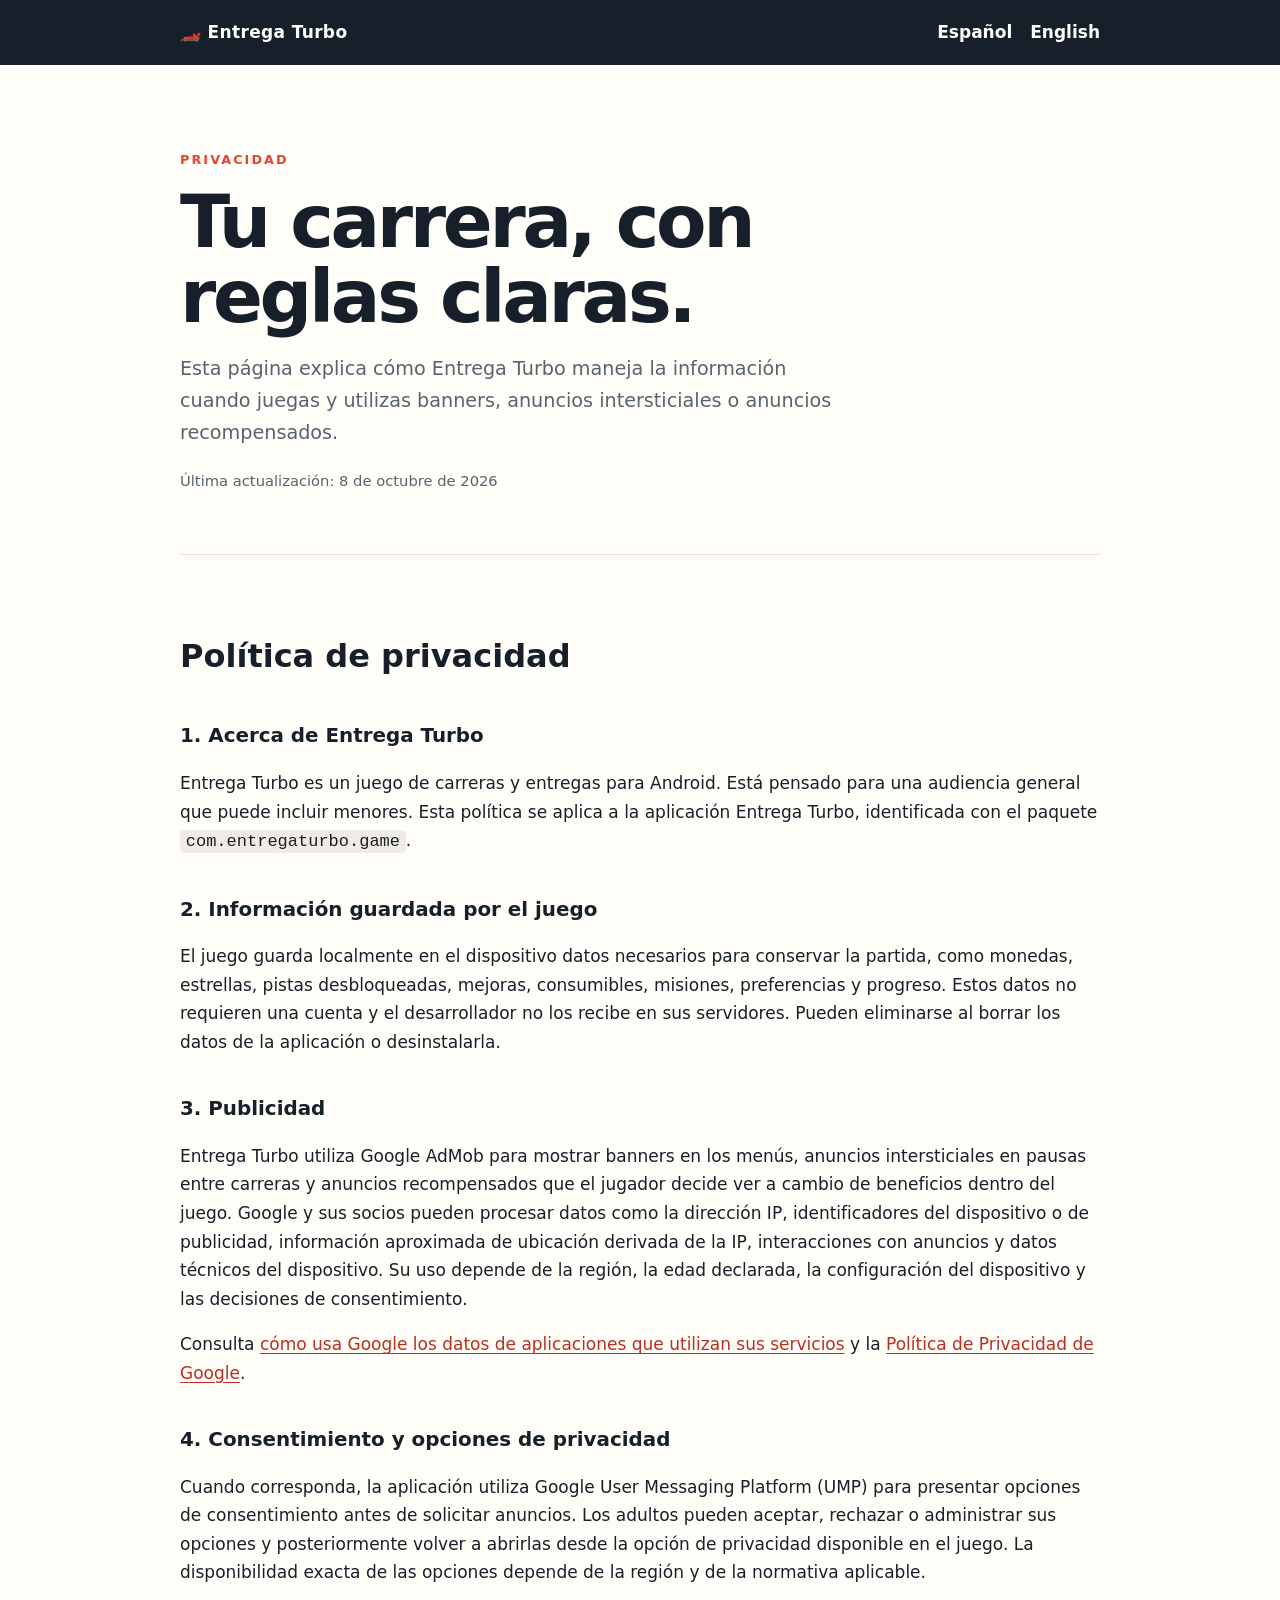
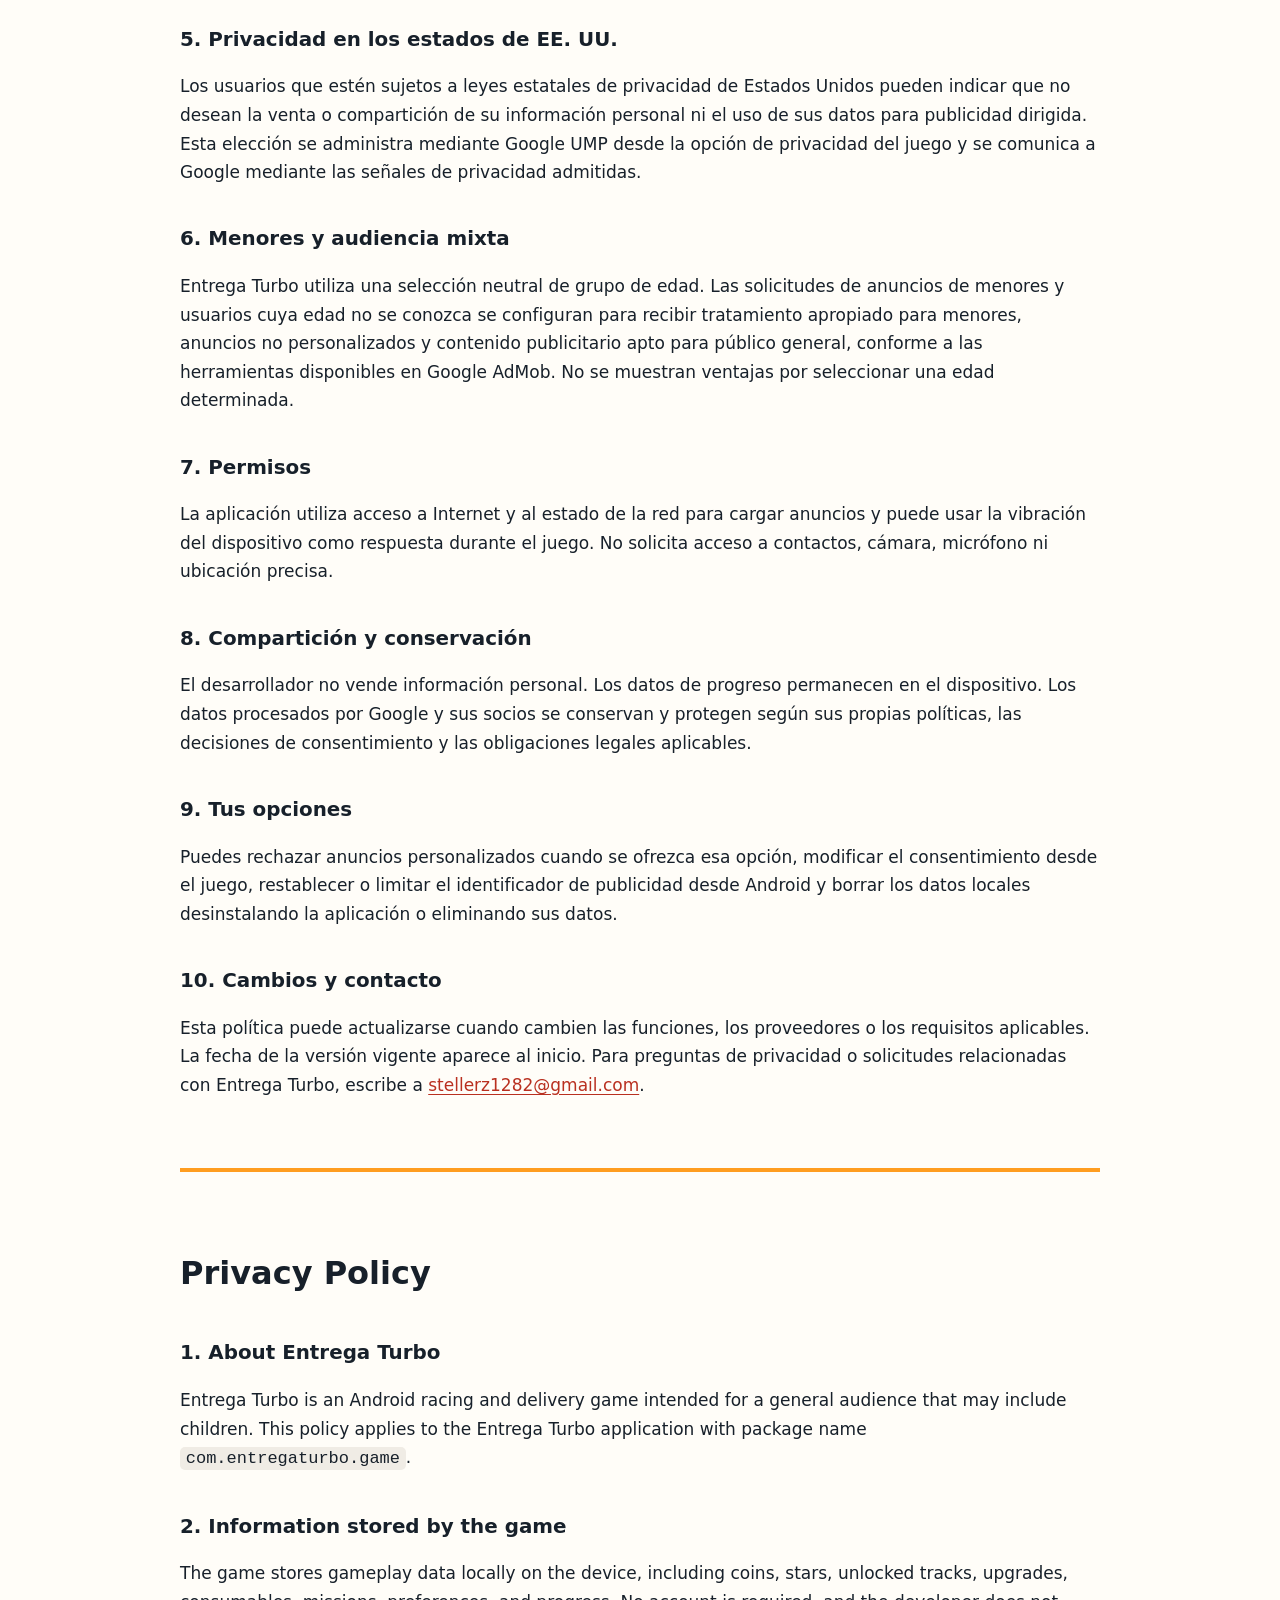
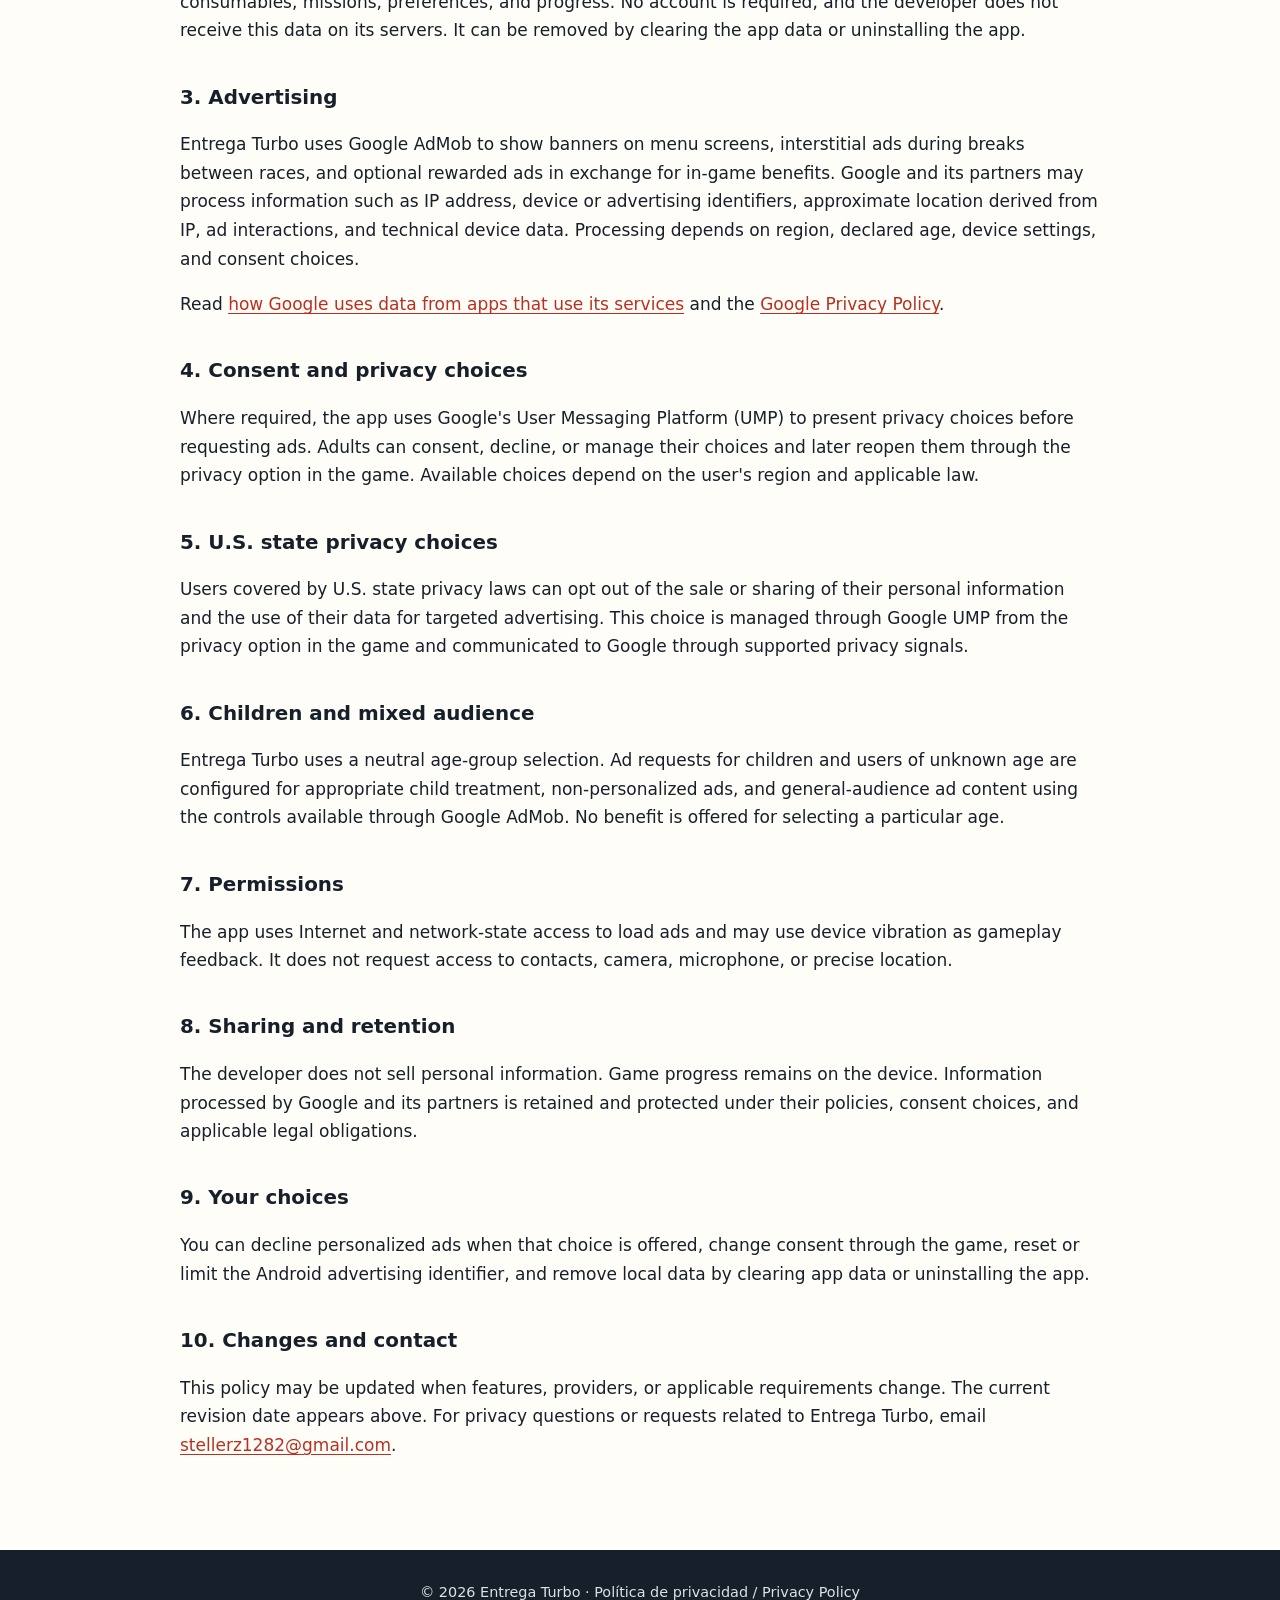
==== commit 521ec044: "Document interstitial advertising" ====
--- a/index.html
+++ b/index.html
@@ -16,8 +16,8 @@
     <section class="hero">
       <p class="tag">PRIVACIDAD</p>
       <h1>Tu carrera, con reglas claras.</h1>
-      <p>Esta página explica cómo Entrega Turbo maneja la información cuando juegas y utilizas banners o anuncios recompensados.</p>
-      <p class="updated">Última actualización: 7 de octubre de 2026</p>
+      <p>Esta página explica cómo Entrega Turbo maneja la información cuando juegas y utilizas banners, anuncios intersticiales o anuncios recompensados.</p>
+      <p class="updated">Última actualización: 8 de octubre de 2026</p>
     </section>
 
     <article id="es">
@@ -29,7 +29,7 @@
       <p>El juego guarda localmente en el dispositivo datos necesarios para conservar la partida, como monedas, estrellas, pistas desbloqueadas, mejoras, consumibles, misiones, preferencias y progreso. Estos datos no requieren una cuenta y el desarrollador no los recibe en sus servidores. Pueden eliminarse al borrar los datos de la aplicación o desinstalarla.</p>
 
       <h3>3. Publicidad</h3>
-      <p>Entrega Turbo utiliza Google AdMob para mostrar banners en los menús y ofrecer anuncios recompensados que el jugador decide ver a cambio de beneficios dentro del juego. Google y sus socios pueden procesar datos como la dirección IP, identificadores del dispositivo o de publicidad, información aproximada de ubicación derivada de la IP, interacciones con anuncios y datos técnicos del dispositivo. Su uso depende de la región, la edad declarada, la configuración del dispositivo y las decisiones de consentimiento.</p>
+      <p>Entrega Turbo utiliza Google AdMob para mostrar banners en los menús, anuncios intersticiales en pausas entre carreras y anuncios recompensados que el jugador decide ver a cambio de beneficios dentro del juego. Google y sus socios pueden procesar datos como la dirección IP, identificadores del dispositivo o de publicidad, información aproximada de ubicación derivada de la IP, interacciones con anuncios y datos técnicos del dispositivo. Su uso depende de la región, la edad declarada, la configuración del dispositivo y las decisiones de consentimiento.</p>
       <p>Consulta <a href="https://policies.google.com/technologies/partner-sites" rel="noopener">cómo usa Google los datos de aplicaciones que utilizan sus servicios</a> y la <a href="https://policies.google.com/privacy" rel="noopener">Política de Privacidad de Google</a>.</p>
 
       <h3>4. Consentimiento y opciones de privacidad</h3>
@@ -62,7 +62,7 @@
       <p>The game stores gameplay data locally on the device, including coins, stars, unlocked tracks, upgrades, consumables, missions, preferences, and progress. No account is required, and the developer does not receive this data on its servers. It can be removed by clearing the app data or uninstalling the app.</p>
 
       <h3>3. Advertising</h3>
-      <p>Entrega Turbo uses Google AdMob to show banners in menu screens and offer optional rewarded ads in exchange for in-game benefits. Google and its partners may process information such as IP address, device or advertising identifiers, approximate location derived from IP, ad interactions, and technical device data. Processing depends on region, declared age, device settings, and consent choices.</p>
+      <p>Entrega Turbo uses Google AdMob to show banners on menu screens, interstitial ads during breaks between races, and optional rewarded ads in exchange for in-game benefits. Google and its partners may process information such as IP address, device or advertising identifiers, approximate location derived from IP, ad interactions, and technical device data. Processing depends on region, declared age, device settings, and consent choices.</p>
       <p>Read <a href="https://policies.google.com/technologies/partner-sites" rel="noopener">how Google uses data from apps that use its services</a> and the <a href="https://policies.google.com/privacy" rel="noopener">Google Privacy Policy</a>.</p>
 
       <h3>4. Consent and privacy choices</h3>
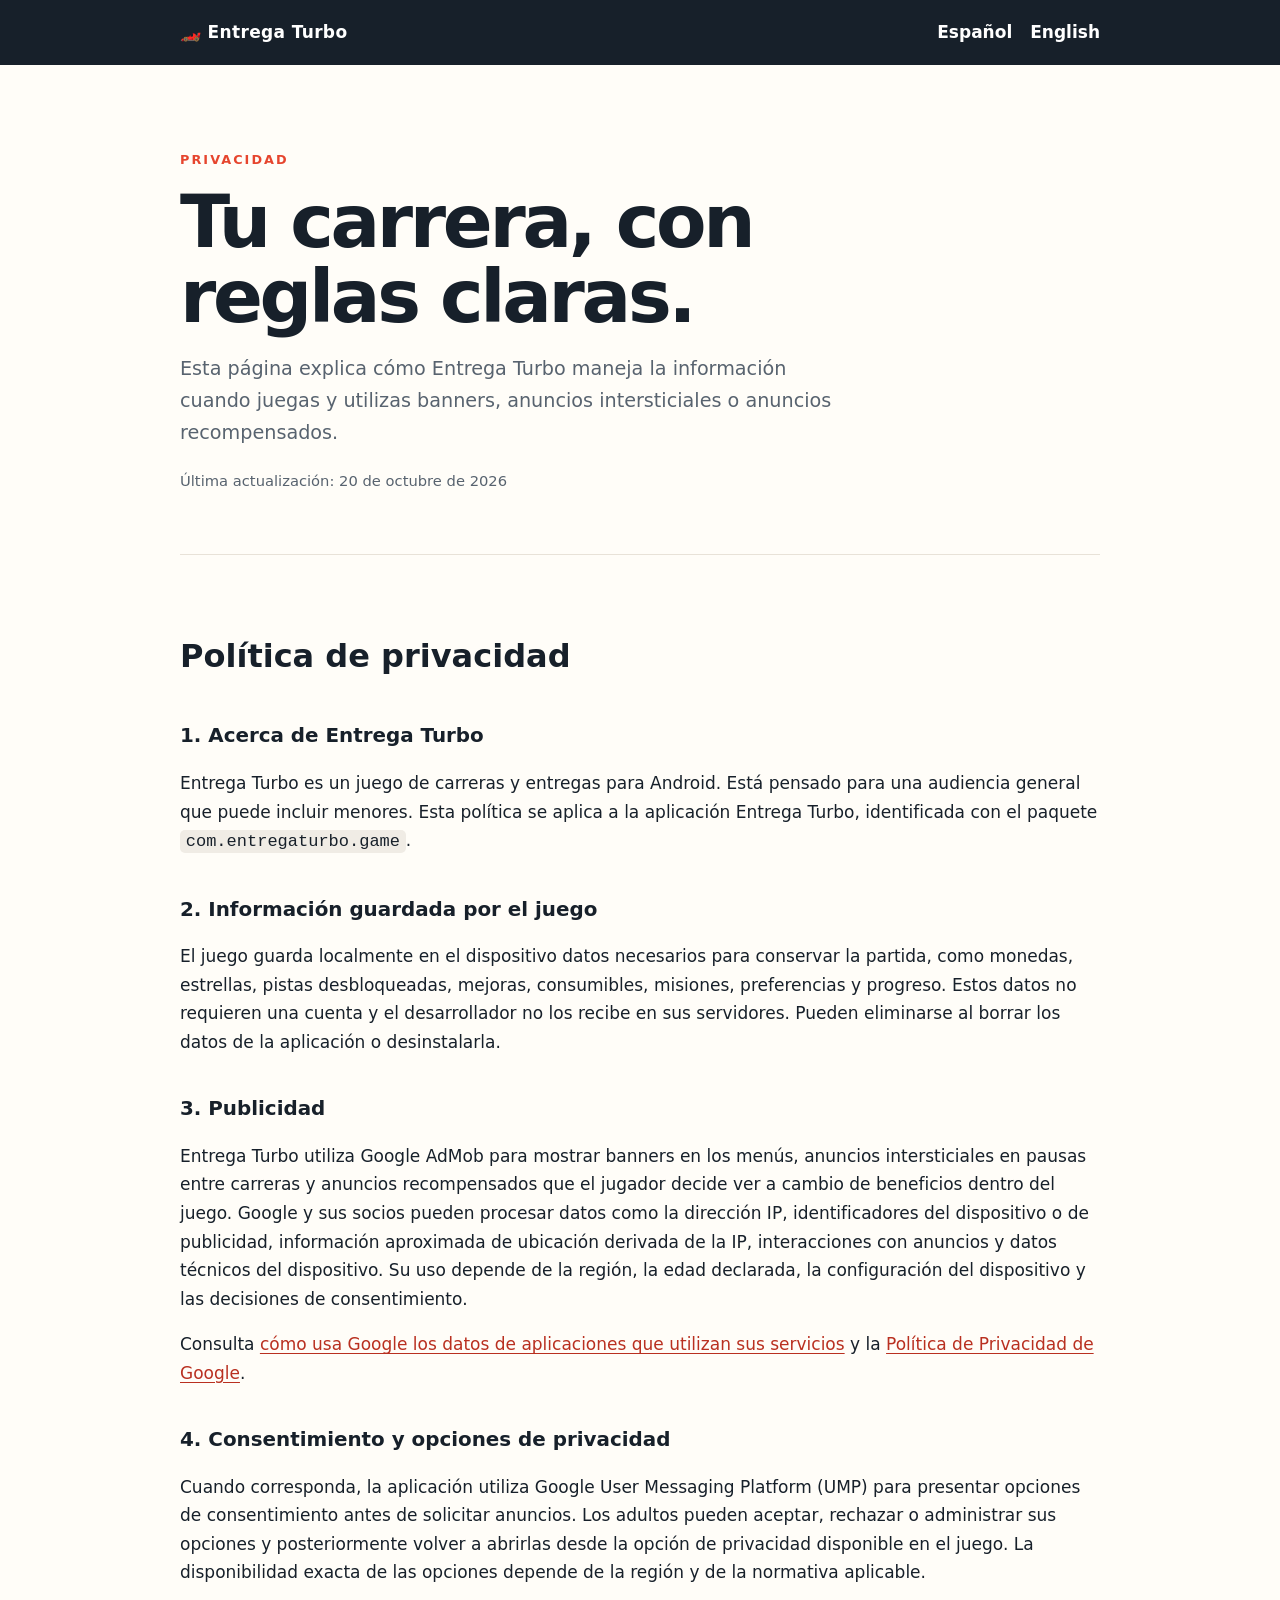
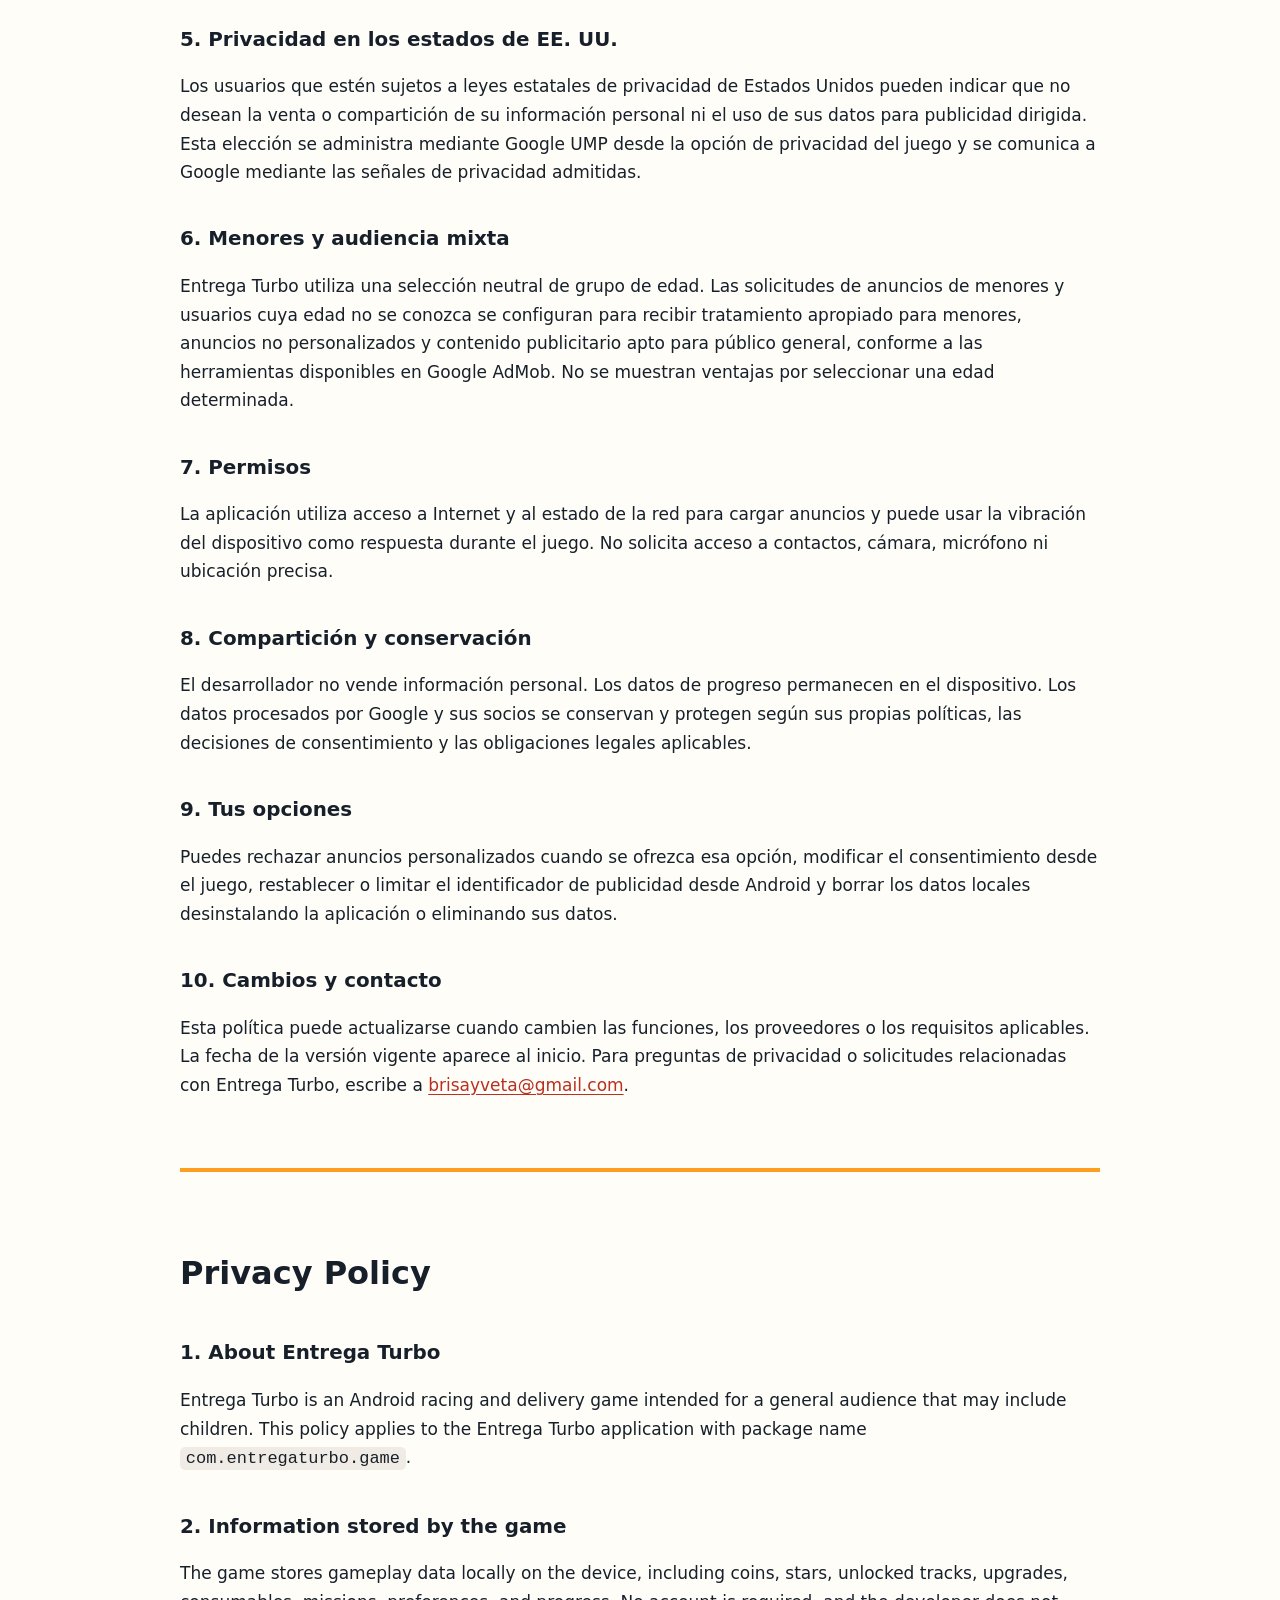
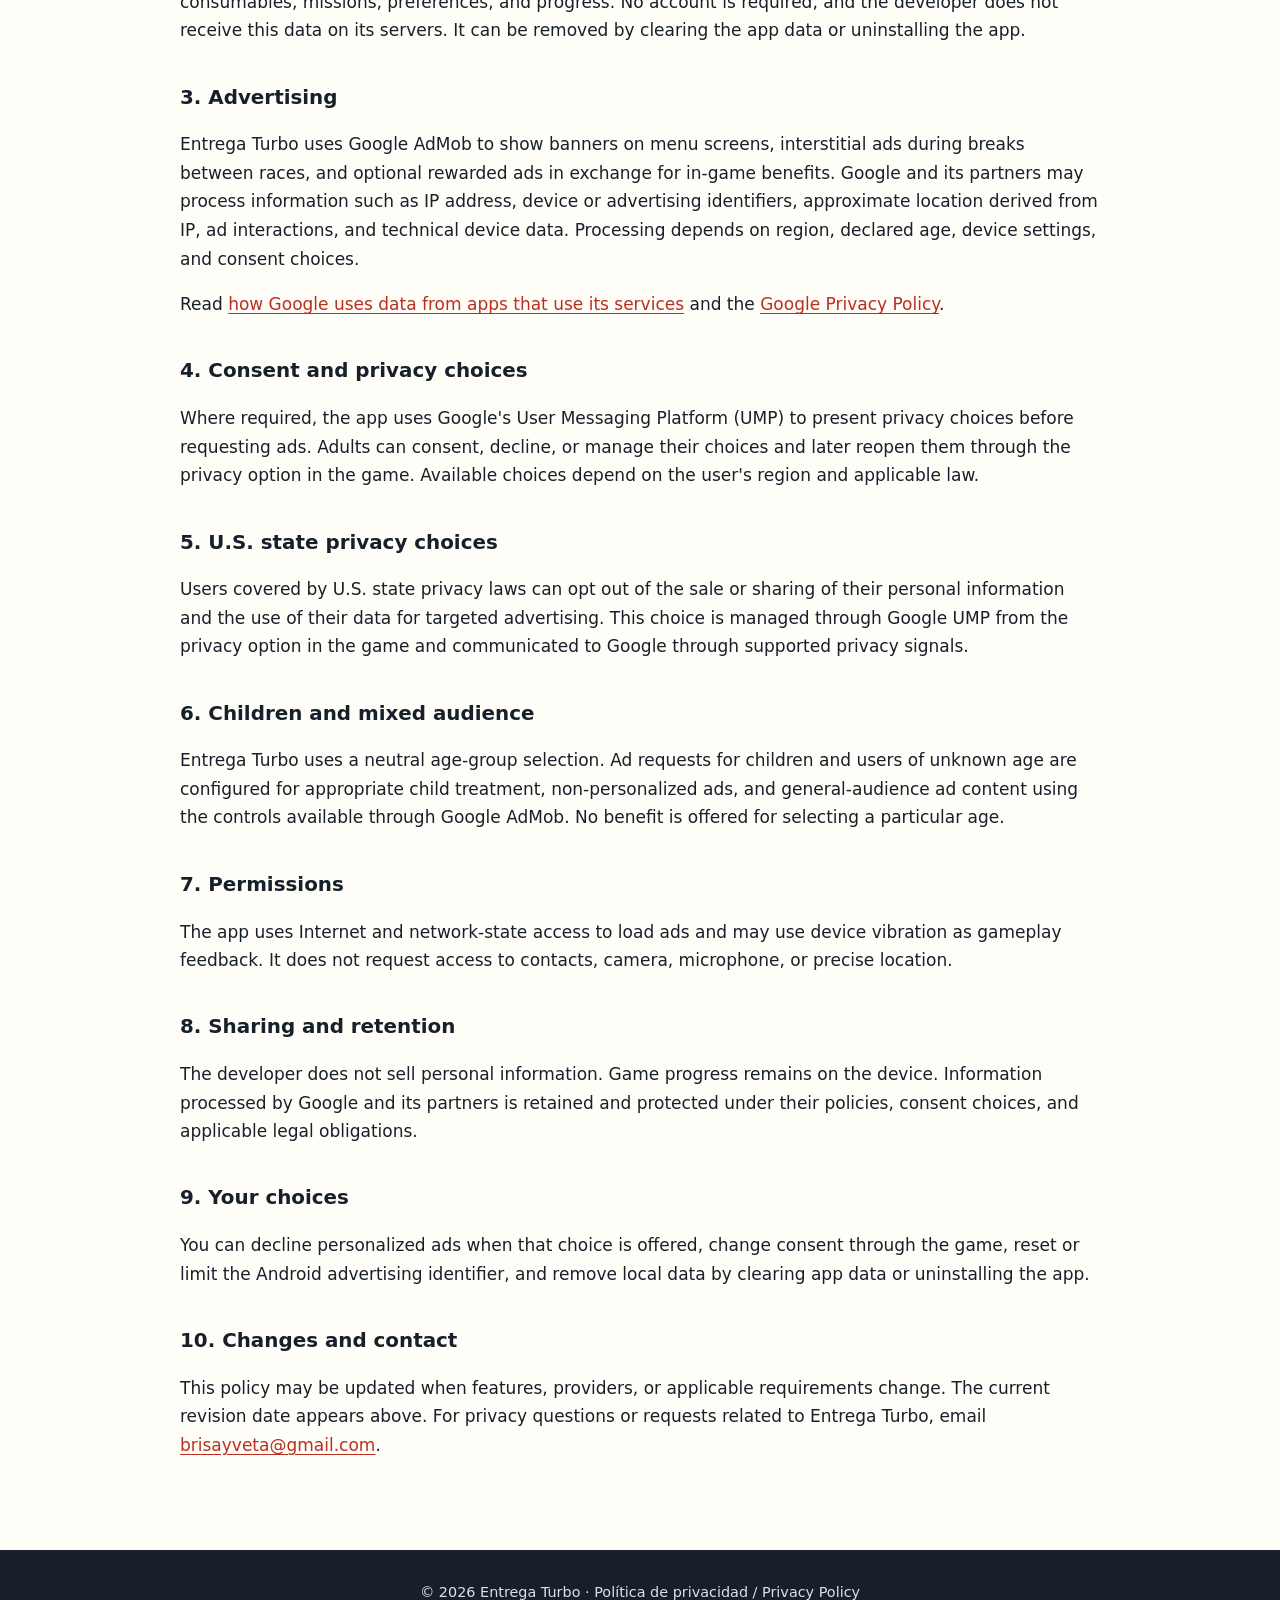
==== commit 89177760: "Update privacy contact email" ====
--- a/index.html
+++ b/index.html
@@ -17,7 +17,7 @@
       <p class="tag">PRIVACIDAD</p>
       <h1>Tu carrera, con reglas claras.</h1>
       <p>Esta página explica cómo Entrega Turbo maneja la información cuando juegas y utilizas banners, anuncios intersticiales o anuncios recompensados.</p>
-      <p class="updated">Última actualización: 8 de octubre de 2026</p>
+      <p class="updated">Última actualización: 20 de octubre de 2026</p>
     </section>
 
     <article id="es">
@@ -50,7 +50,7 @@
       <p>Puedes rechazar anuncios personalizados cuando se ofrezca esa opción, modificar el consentimiento desde el juego, restablecer o limitar el identificador de publicidad desde Android y borrar los datos locales desinstalando la aplicación o eliminando sus datos.</p>
 
       <h3>10. Cambios y contacto</h3>
-      <p>Esta política puede actualizarse cuando cambien las funciones, los proveedores o los requisitos aplicables. La fecha de la versión vigente aparece al inicio. Para preguntas de privacidad o solicitudes relacionadas con Entrega Turbo, escribe a <a href="mailto:stellerz1282@gmail.com">stellerz1282@gmail.com</a>.</p>
+      <p>Esta política puede actualizarse cuando cambien las funciones, los proveedores o los requisitos aplicables. La fecha de la versión vigente aparece al inicio. Para preguntas de privacidad o solicitudes relacionadas con Entrega Turbo, escribe a <a href="mailto:brisayveta@gmail.com">brisayveta@gmail.com</a>.</p>
     </article>
 
     <article id="en" lang="en">
@@ -83,7 +83,7 @@
       <p>You can decline personalized ads when that choice is offered, change consent through the game, reset or limit the Android advertising identifier, and remove local data by clearing app data or uninstalling the app.</p>
 
       <h3>10. Changes and contact</h3>
-      <p>This policy may be updated when features, providers, or applicable requirements change. The current revision date appears above. For privacy questions or requests related to Entrega Turbo, email <a href="mailto:stellerz1282@gmail.com">stellerz1282@gmail.com</a>.</p>
+      <p>This policy may be updated when features, providers, or applicable requirements change. The current revision date appears above. For privacy questions or requests related to Entrega Turbo, email <a href="mailto:brisayveta@gmail.com">brisayveta@gmail.com</a>.</p>
     </article>
   </main>
   <footer>© 2026 Entrega Turbo · Política de privacidad / Privacy Policy</footer>
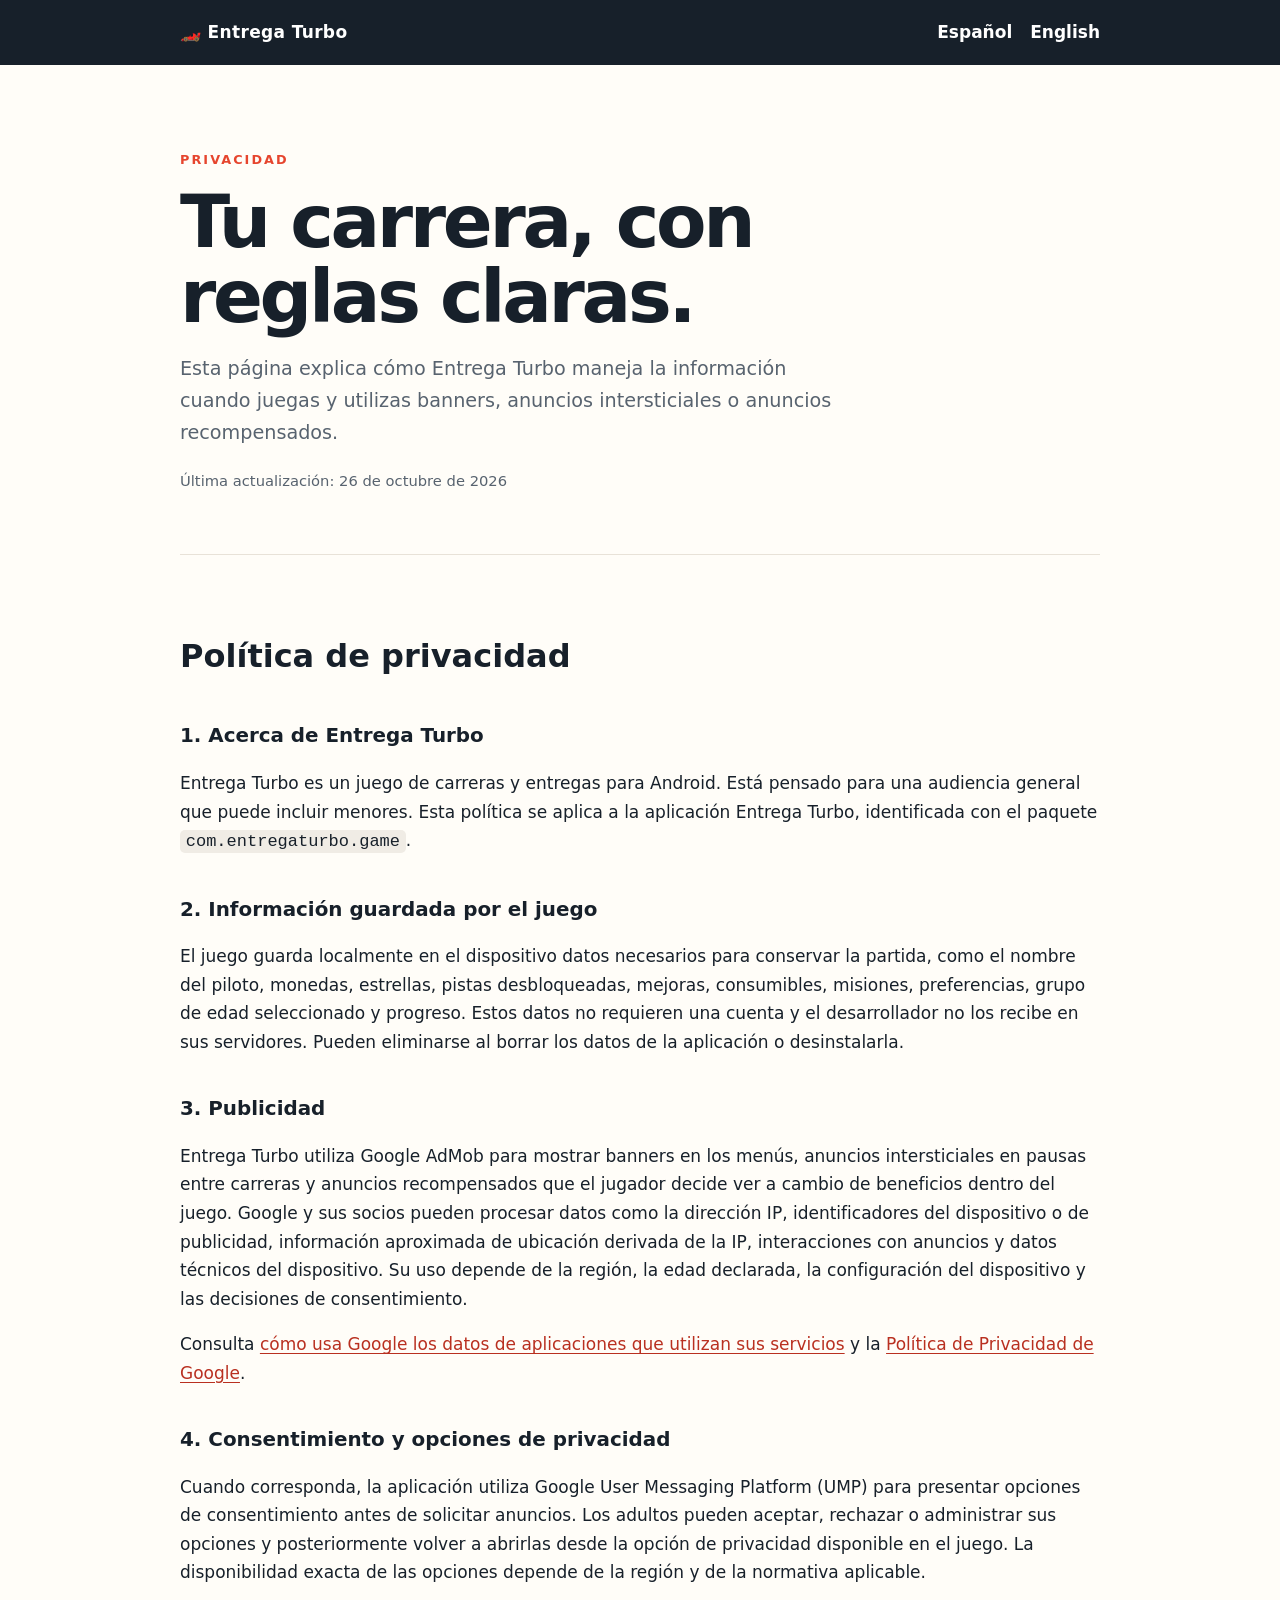
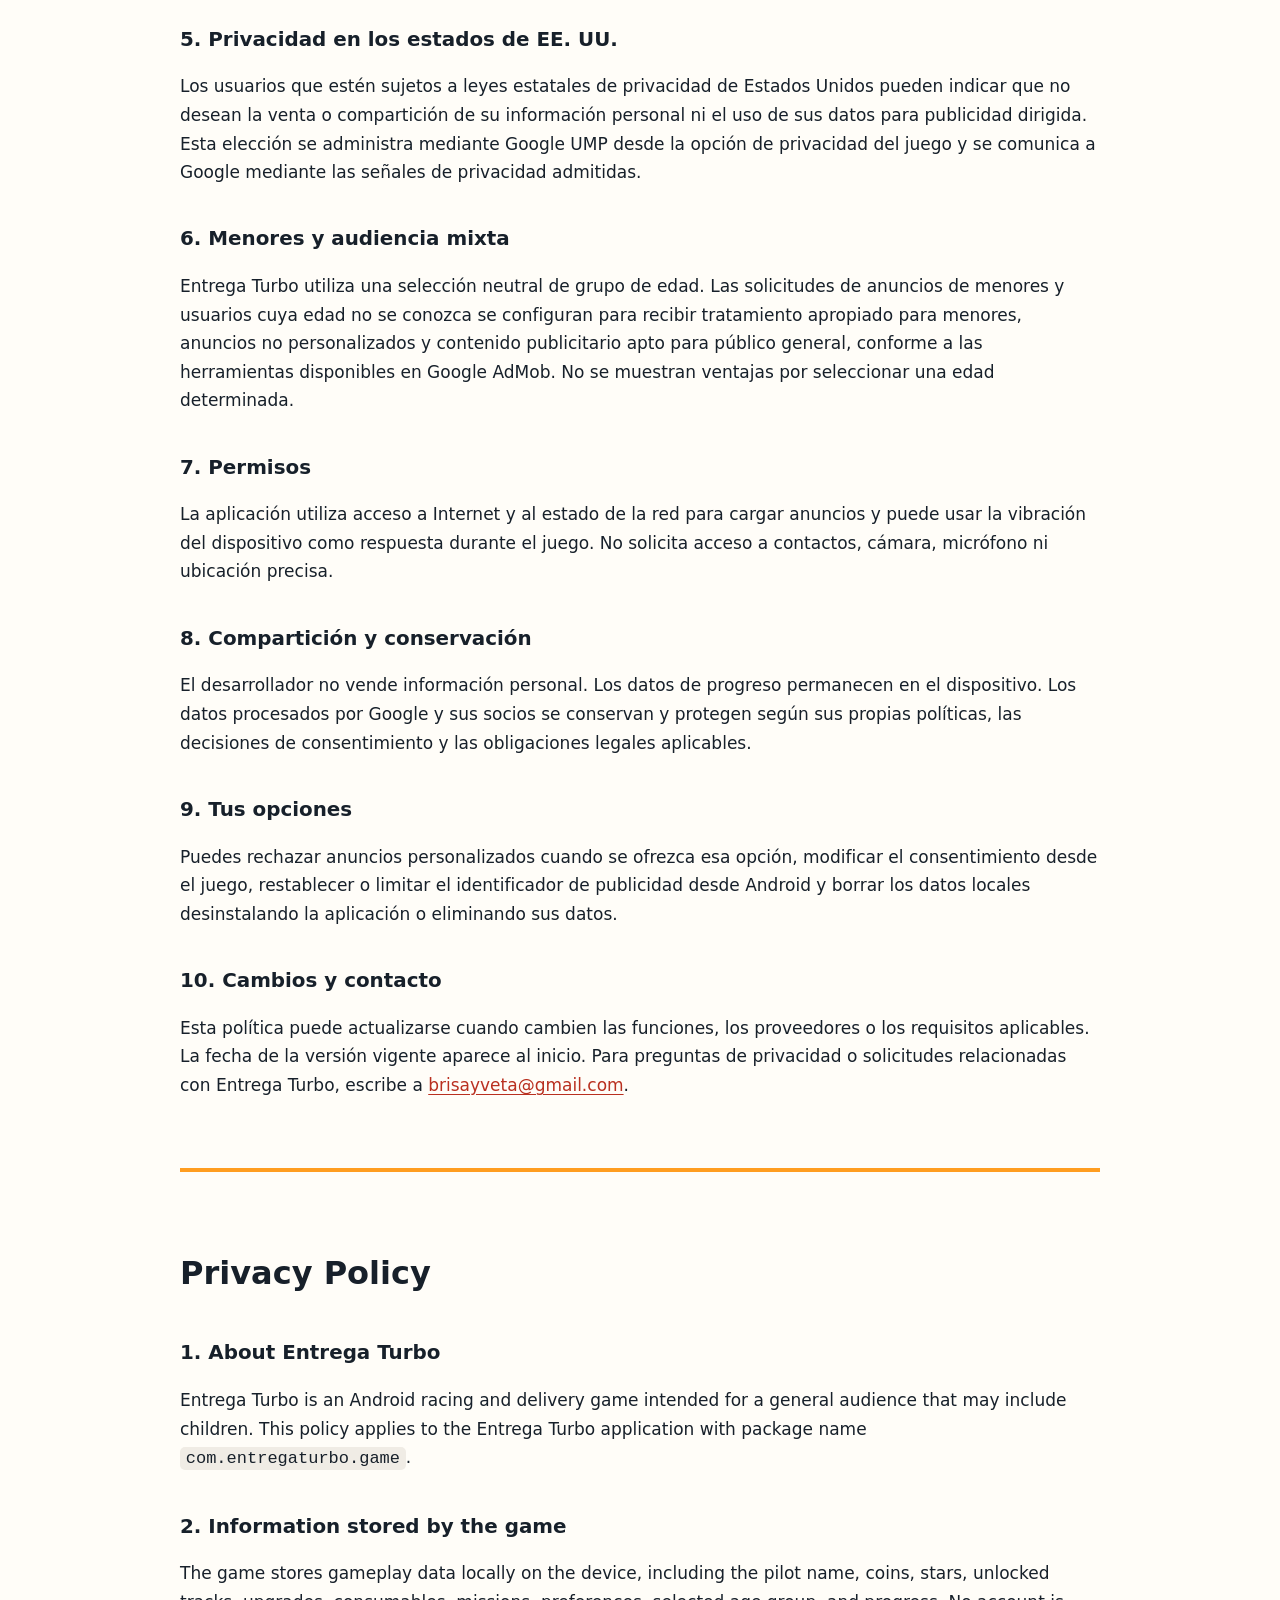
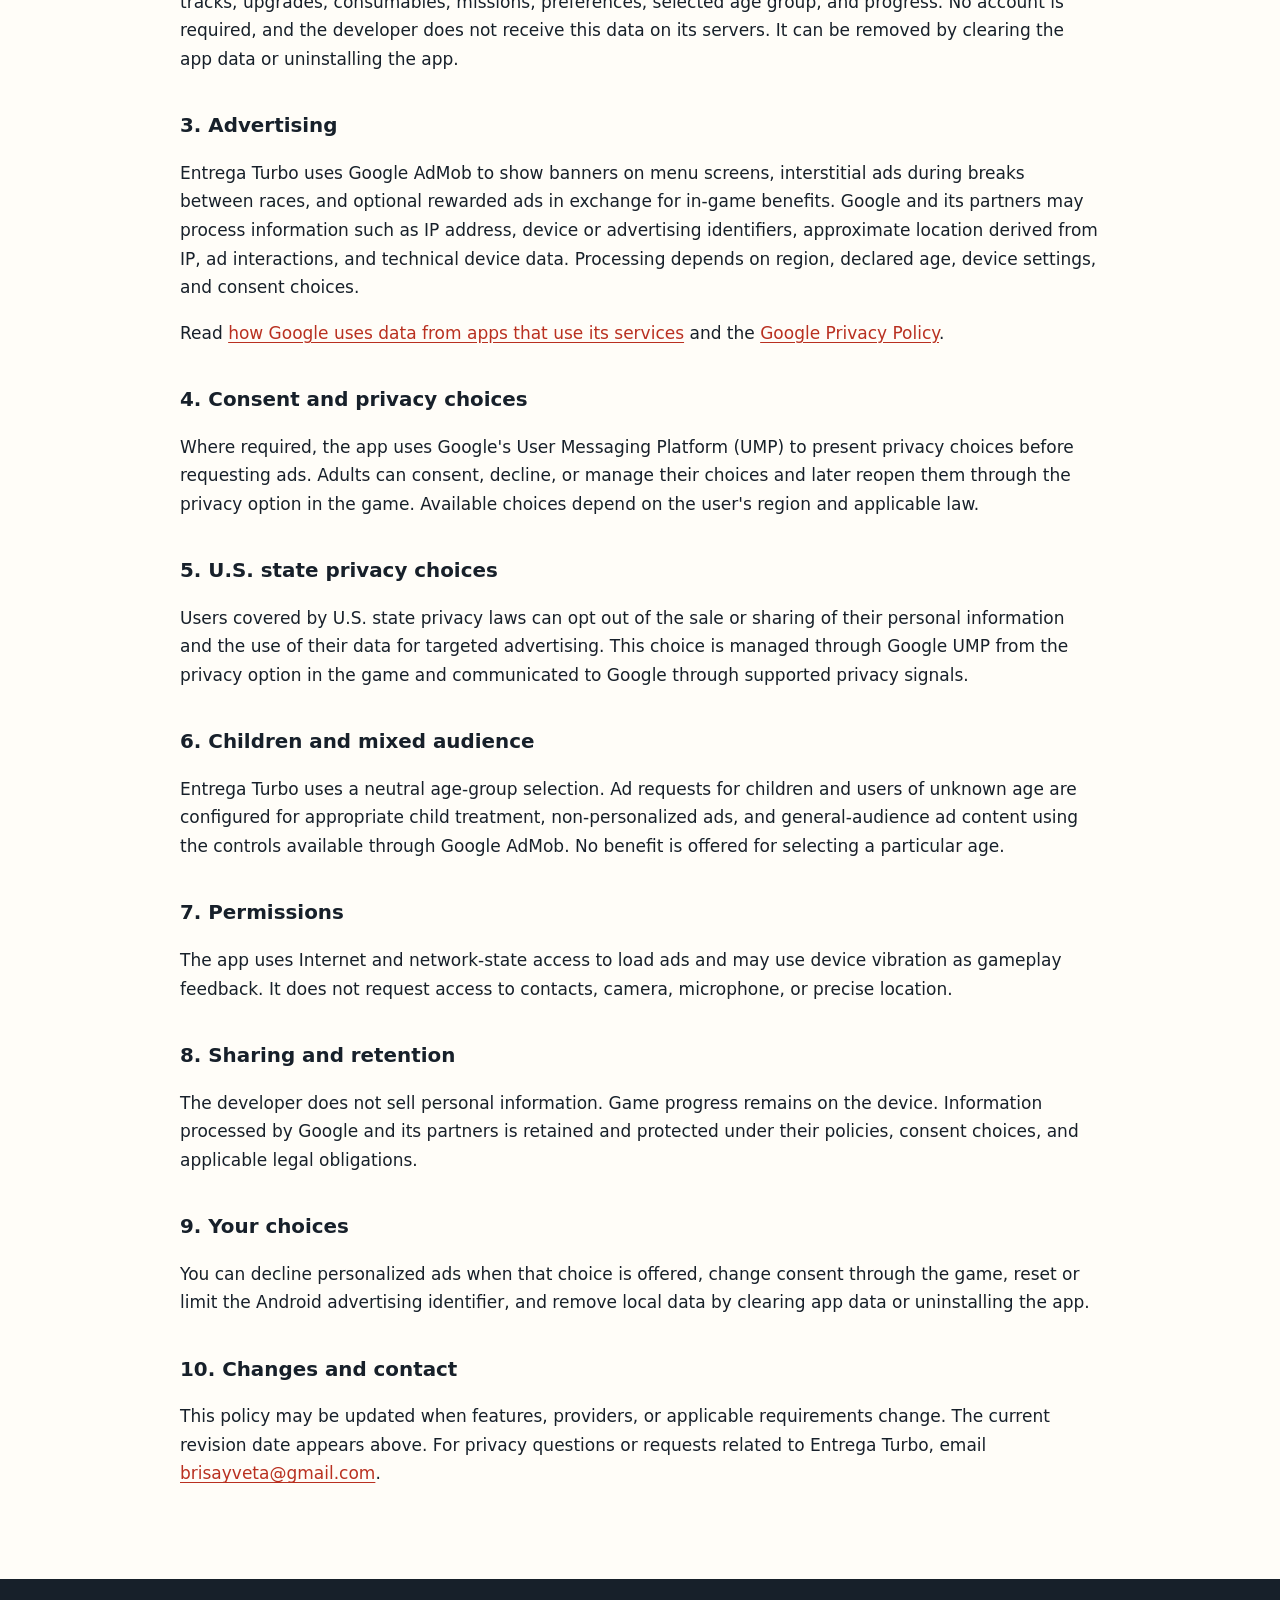
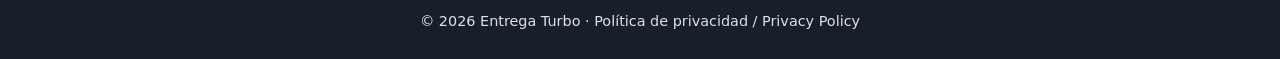
==== commit 876b6674: "Update locally stored privacy information" ====
--- a/index.html
+++ b/index.html
@@ -17,7 +17,7 @@
       <p class="tag">PRIVACIDAD</p>
       <h1>Tu carrera, con reglas claras.</h1>
       <p>Esta página explica cómo Entrega Turbo maneja la información cuando juegas y utilizas banners, anuncios intersticiales o anuncios recompensados.</p>
-      <p class="updated">Última actualización: 20 de octubre de 2026</p>
+      <p class="updated">Última actualización: 26 de octubre de 2026</p>
     </section>
 
     <article id="es">
@@ -26,7 +26,7 @@
       <p>Entrega Turbo es un juego de carreras y entregas para Android. Está pensado para una audiencia general que puede incluir menores. Esta política se aplica a la aplicación Entrega Turbo, identificada con el paquete <code>com.entregaturbo.game</code>.</p>
 
       <h3>2. Información guardada por el juego</h3>
-      <p>El juego guarda localmente en el dispositivo datos necesarios para conservar la partida, como monedas, estrellas, pistas desbloqueadas, mejoras, consumibles, misiones, preferencias y progreso. Estos datos no requieren una cuenta y el desarrollador no los recibe en sus servidores. Pueden eliminarse al borrar los datos de la aplicación o desinstalarla.</p>
+      <p>El juego guarda localmente en el dispositivo datos necesarios para conservar la partida, como el nombre del piloto, monedas, estrellas, pistas desbloqueadas, mejoras, consumibles, misiones, preferencias, grupo de edad seleccionado y progreso. Estos datos no requieren una cuenta y el desarrollador no los recibe en sus servidores. Pueden eliminarse al borrar los datos de la aplicación o desinstalarla.</p>
 
       <h3>3. Publicidad</h3>
       <p>Entrega Turbo utiliza Google AdMob para mostrar banners en los menús, anuncios intersticiales en pausas entre carreras y anuncios recompensados que el jugador decide ver a cambio de beneficios dentro del juego. Google y sus socios pueden procesar datos como la dirección IP, identificadores del dispositivo o de publicidad, información aproximada de ubicación derivada de la IP, interacciones con anuncios y datos técnicos del dispositivo. Su uso depende de la región, la edad declarada, la configuración del dispositivo y las decisiones de consentimiento.</p>
@@ -59,7 +59,7 @@
       <p>Entrega Turbo is an Android racing and delivery game intended for a general audience that may include children. This policy applies to the Entrega Turbo application with package name <code>com.entregaturbo.game</code>.</p>
 
       <h3>2. Information stored by the game</h3>
-      <p>The game stores gameplay data locally on the device, including coins, stars, unlocked tracks, upgrades, consumables, missions, preferences, and progress. No account is required, and the developer does not receive this data on its servers. It can be removed by clearing the app data or uninstalling the app.</p>
+      <p>The game stores gameplay data locally on the device, including the pilot name, coins, stars, unlocked tracks, upgrades, consumables, missions, preferences, selected age group, and progress. No account is required, and the developer does not receive this data on its servers. It can be removed by clearing the app data or uninstalling the app.</p>
 
       <h3>3. Advertising</h3>
       <p>Entrega Turbo uses Google AdMob to show banners on menu screens, interstitial ads during breaks between races, and optional rewarded ads in exchange for in-game benefits. Google and its partners may process information such as IP address, device or advertising identifiers, approximate location derived from IP, ad interactions, and technical device data. Processing depends on region, declared age, device settings, and consent choices.</p>
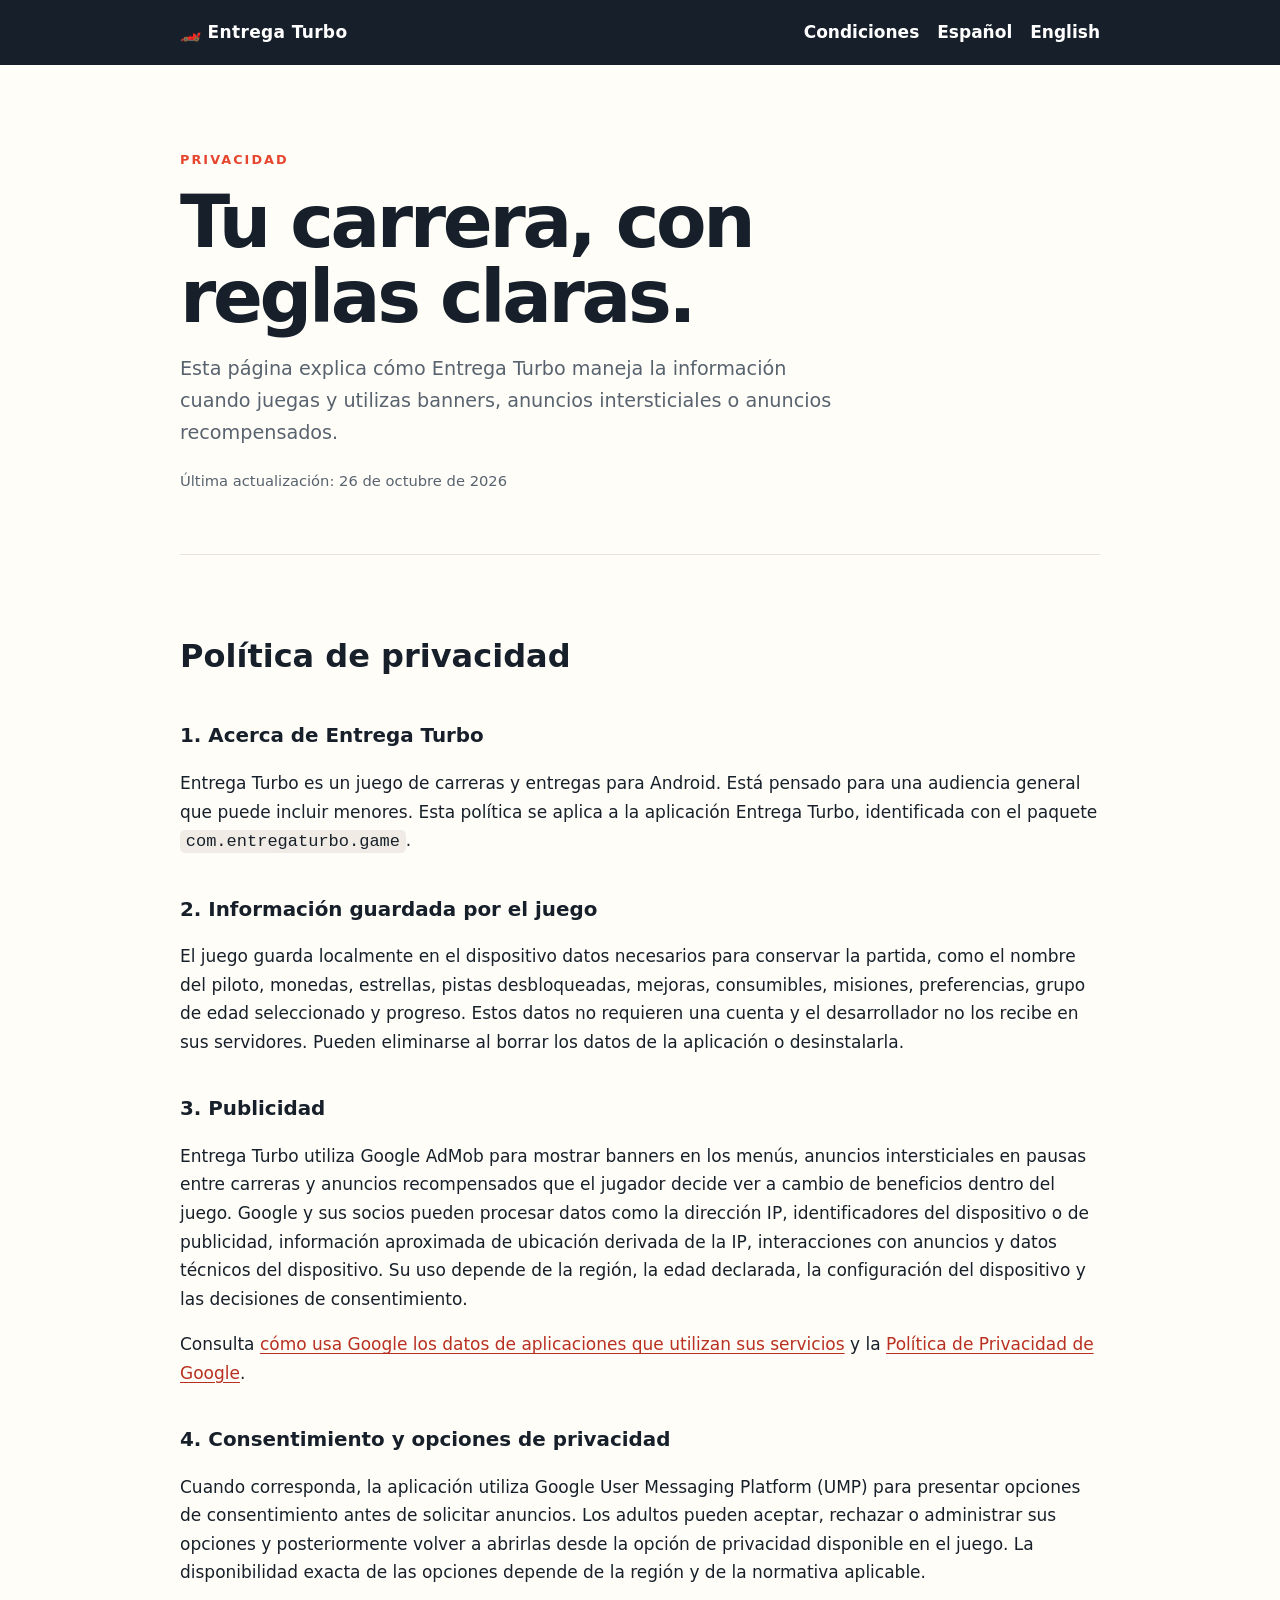
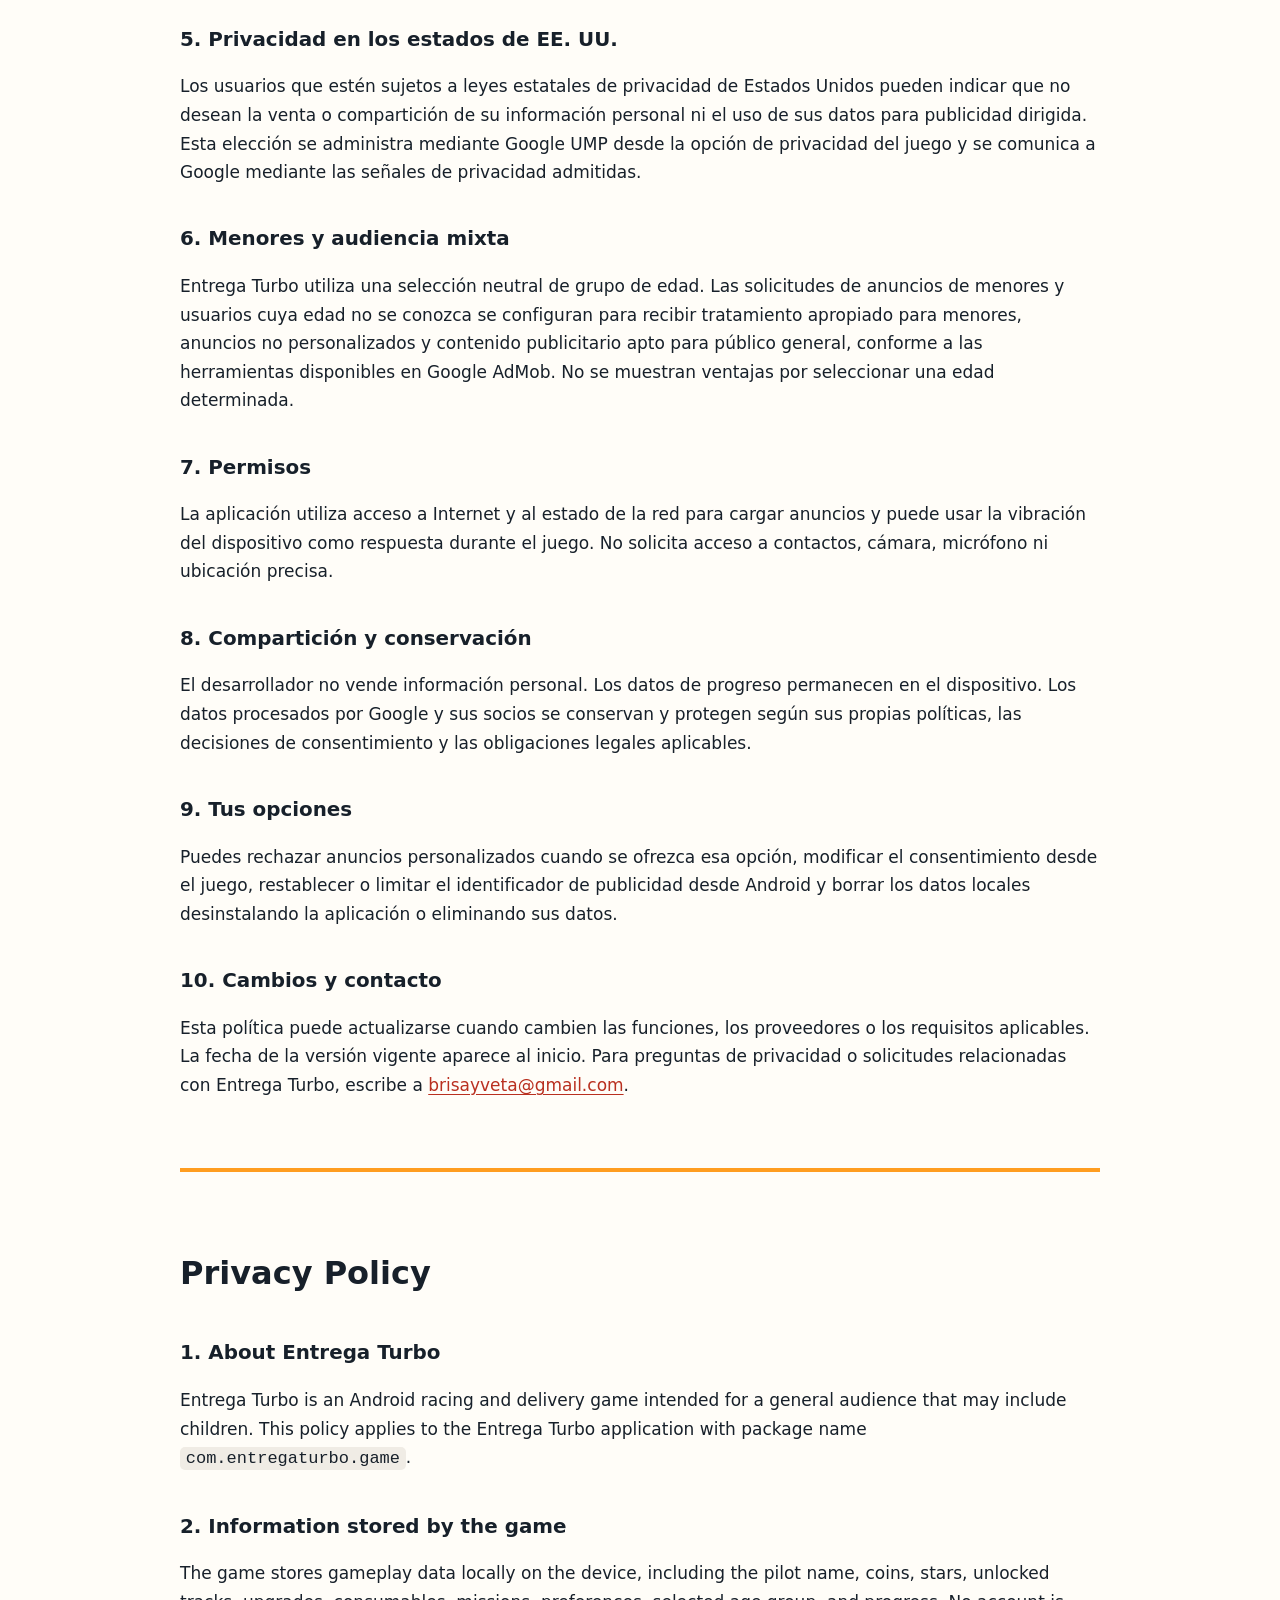
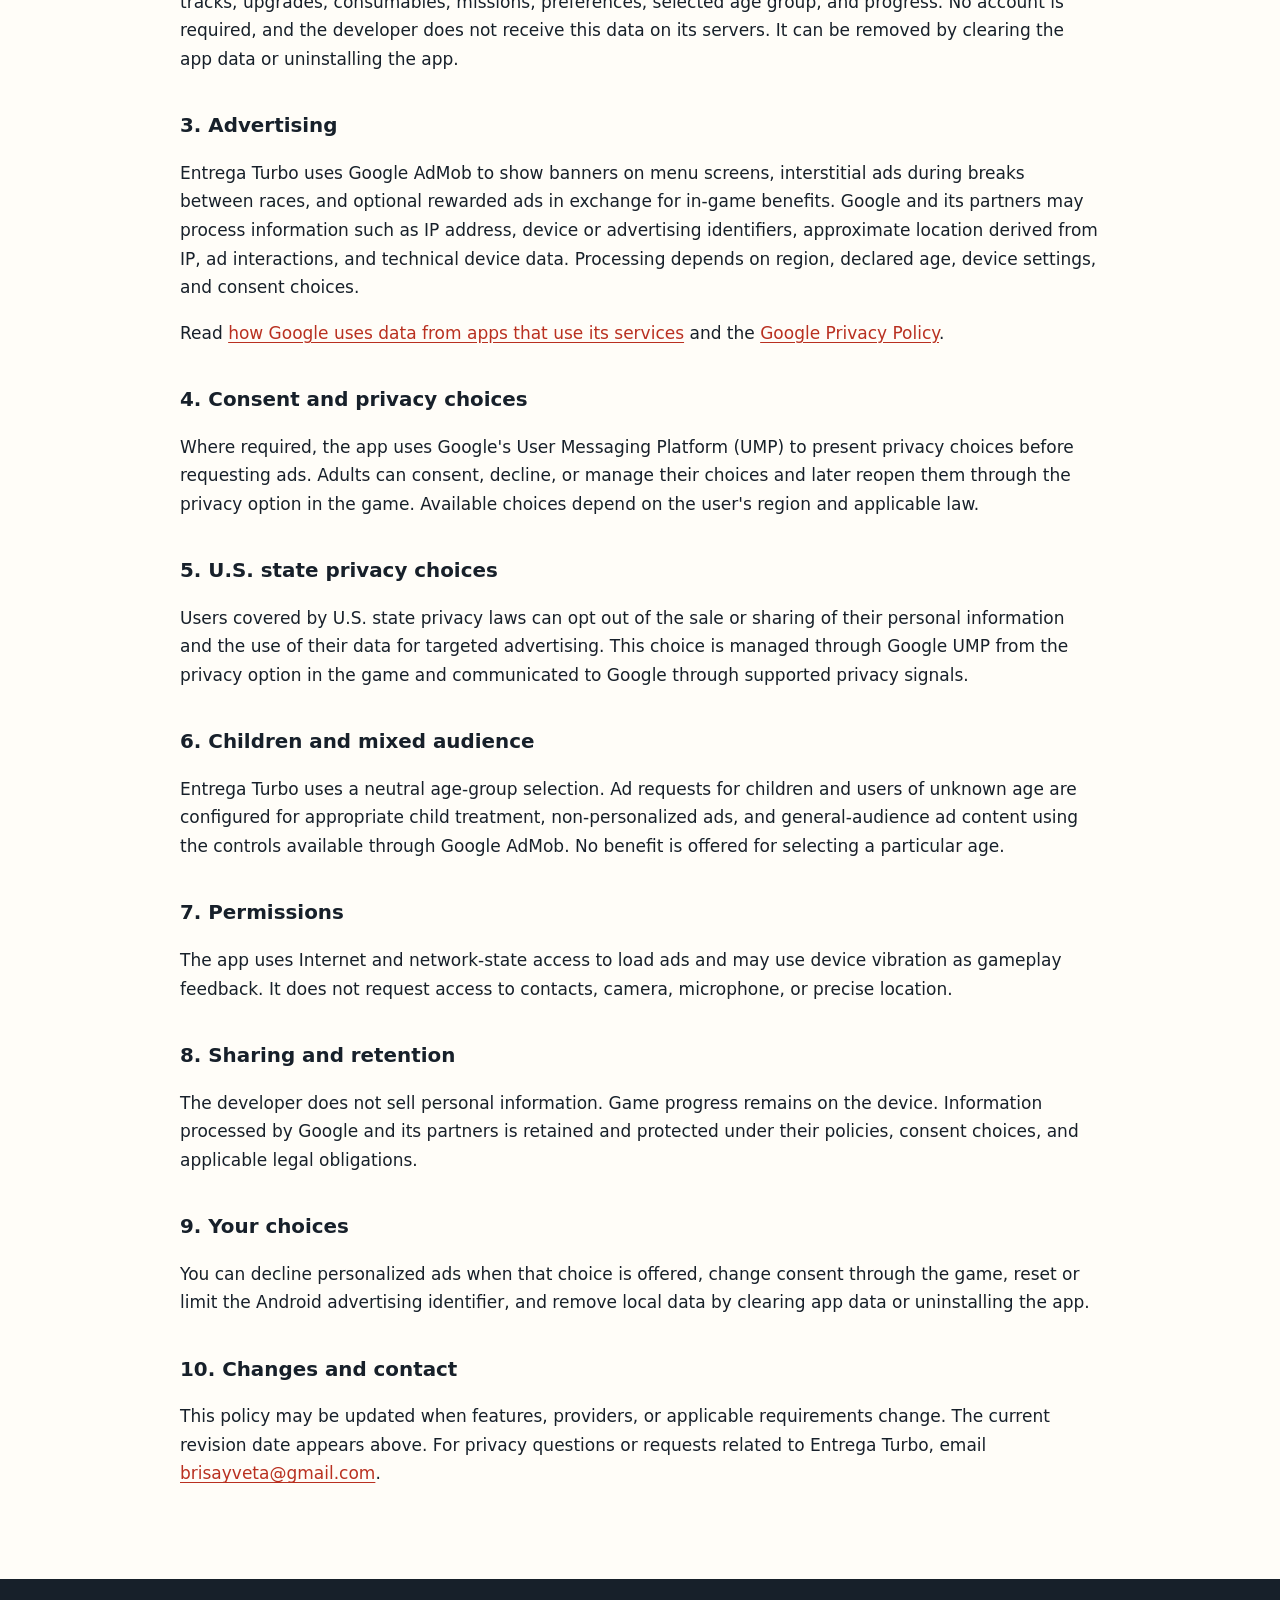
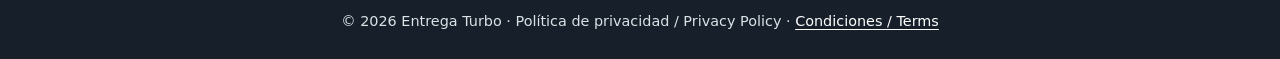
==== commit b8f8e971: "Add Entrega Turbo terms of service" ====
--- a/index.html
+++ b/index.html
@@ -10,7 +10,7 @@
 <body>
   <header>
     <div class="brand"><span aria-hidden="true">🏎️</span> Entrega Turbo</div>
-    <nav aria-label="Idioma"><a href="#es">Español</a><a href="#en">English</a></nav>
+    <nav aria-label="Navegación"><a href="terms.html">Condiciones</a><a href="#es">Español</a><a href="#en">English</a></nav>
   </header>
   <main>
     <section class="hero">
@@ -86,6 +86,6 @@
       <p>This policy may be updated when features, providers, or applicable requirements change. The current revision date appears above. For privacy questions or requests related to Entrega Turbo, email <a href="mailto:brisayveta@gmail.com">brisayveta@gmail.com</a>.</p>
     </article>
   </main>
-  <footer>© 2026 Entrega Turbo · Política de privacidad / Privacy Policy</footer>
+  <footer>© 2026 Entrega Turbo · Política de privacidad / Privacy Policy · <a href="terms.html">Condiciones / Terms</a></footer>
 </body>
 </html>
--- a/styles.css
+++ b/styles.css
@@ -19,4 +19,5 @@
 a { color:#b93020; text-underline-offset:3px; }
 code { background:#f0ece5; padding:.12em .34em; border-radius:5px; }
 footer { margin-top:50px; padding:30px 20px; background:#17202a; color:#dbe1e5; text-align:center; font-size:.9rem; }
+footer a { color:white; }
 @media (max-width:540px) { header { align-items:flex-start; flex-direction:column; } .hero { padding-top:50px; } }
